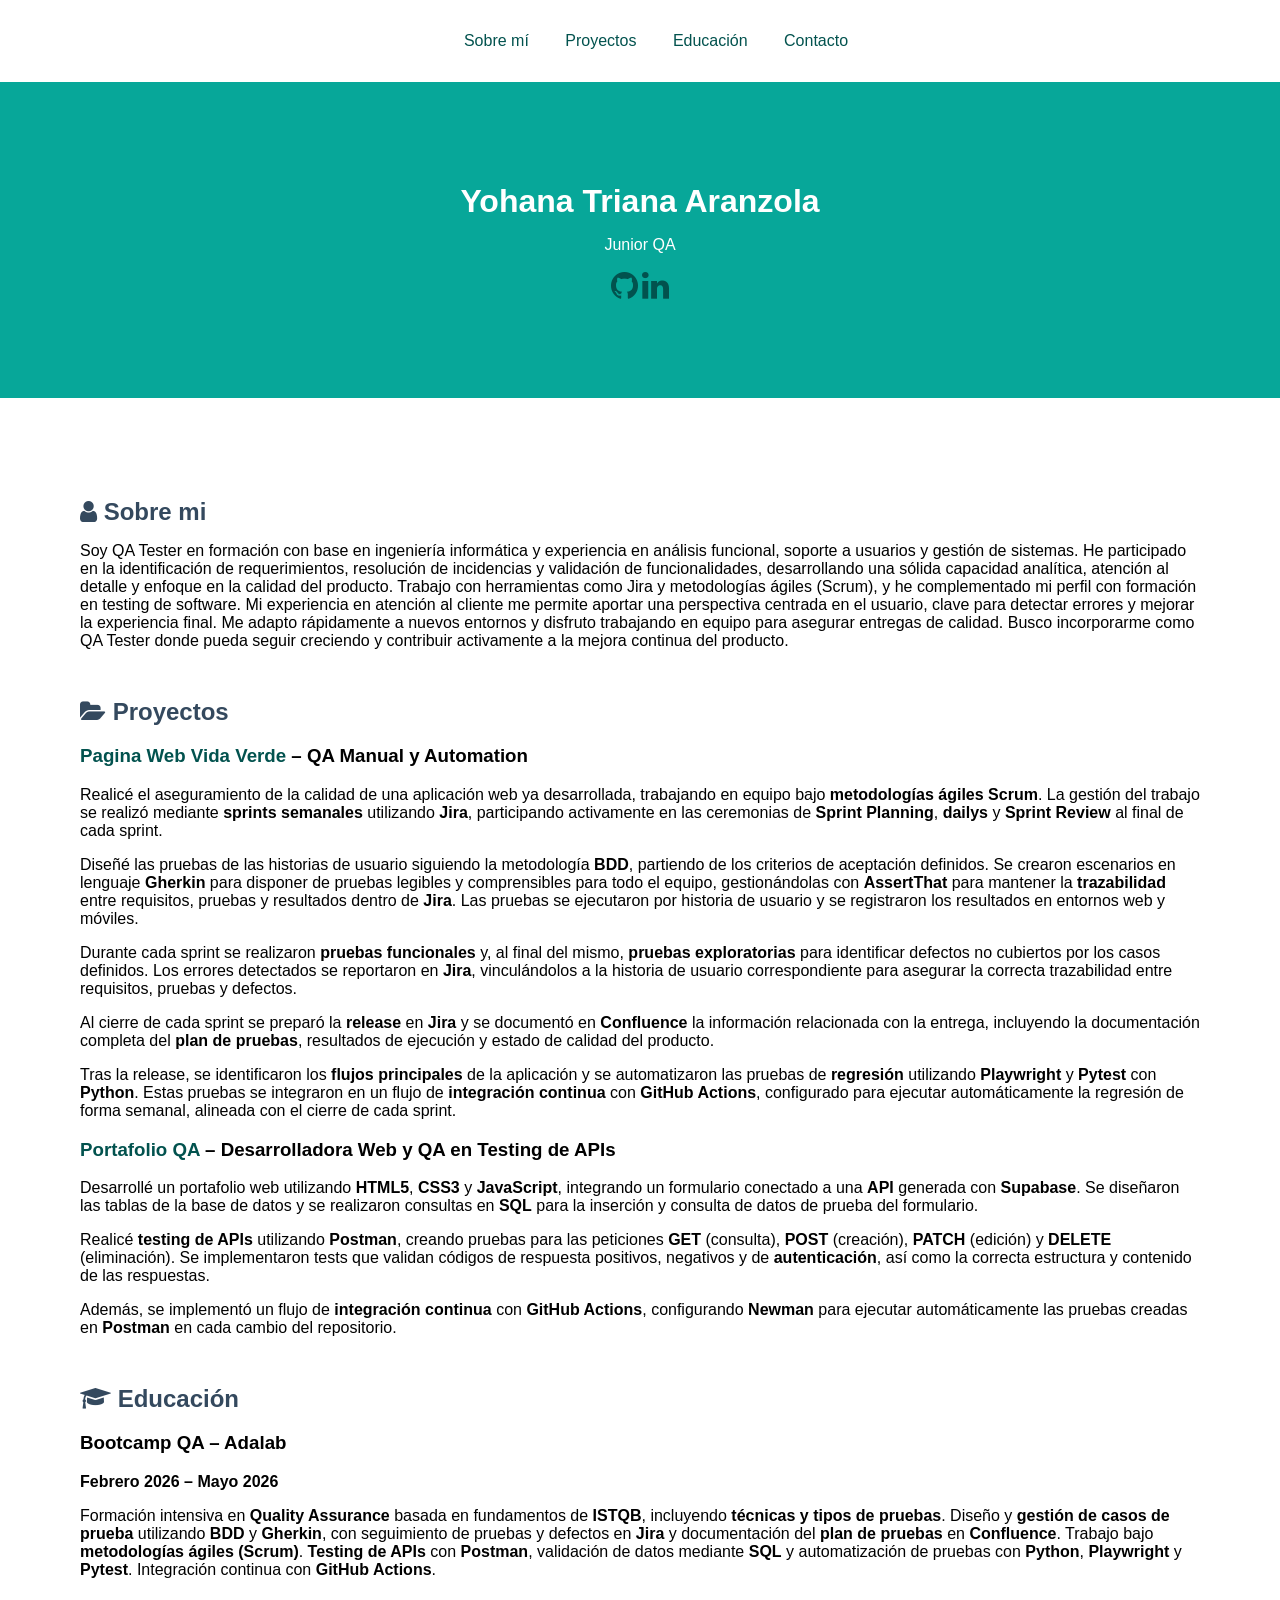
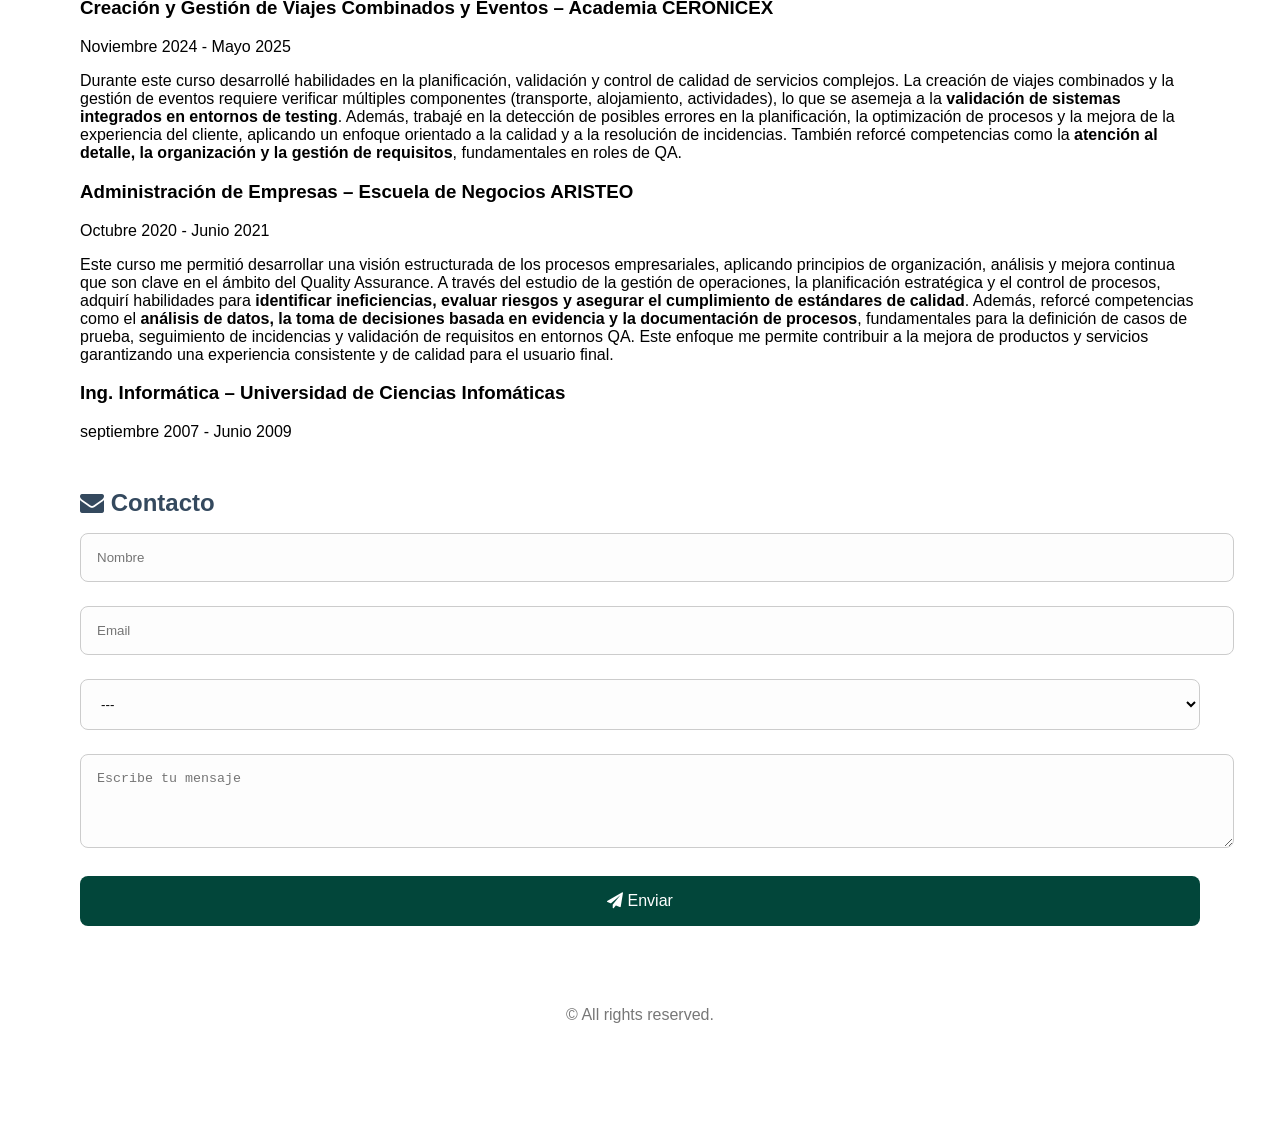
==== index.html @ 211a3ad0 "Revert "Contador caracteres" This reverts commit 0f8bcd670b41c7c91e52ebb81776d393e01d5364." ====
<!DOCTYPE html>
<html lang="es">

<head>
  <meta charset="UTF-8" />
  <meta name="viewport" content="width=device-width, initial-scale=1.0" />
  <meta name="description" content="Portfolio Yohana Triana Aranzola QA" />
  <meta name="author" content="Yohana Triana Aranzola" />
  <title>Yohana Triana Aranzola - Portfolio</title>
  <link href="style.css" rel="stylesheet" />
  <!-- Importar Font Awesome para los iconos -->
  <link rel="stylesheet" href="https://cdnjs.cloudflare.com/ajax/libs/font-awesome/4.7.0/css/font-awesome.min.css" />
</head>

<body>
        <!-- Menú de navegación -->
  <nav>
      <ul>
        <li><a id="menusobremi" href="#sobremi">Sobre mí</a></li>
        <li><a id="menuproyectos" href="#proyectos">Proyectos</a></li>
        <li><a id="menueducacion" href="#educacion">Educación</a></li>
        <li><a id="menucontacto" href="#contacto">Contacto</a></li>
      </ul>
    </nav>
  <header>
    <h1 id="minombre">Yohana Triana Aranzola</h1>
    <p id="titulo">Junior QA</p>
    <p>
      <a id="linkgithub" href="https://github.com/Yohana2026" title="GitHub"
        class="fa fa-github fa-2x" aria-label="GitHub"></a>
      <a id="linklinkedin" href="https://www.linkedin.com/in/yohanatriana/" title="LinkedIn"
        class="fa fa-linkedin fa-2x" aria-label="LinkedIn"></a>
    </p>
  </header>
  <main>
    <section id="sobremi">
      <h2 id="titulosobremi">
        <i class="fa fa-user"></i> Sobre mi
      </h2>
<p>
  Soy QA Tester en formación con base en ingeniería informática y experiencia en análisis funcional, soporte a usuarios y
  gestión de sistemas.
  
  He participado en la identificación de requerimientos, resolución de incidencias y validación de funcionalidades,
  desarrollando una sólida capacidad analítica, atención al detalle y enfoque en la calidad del producto. Trabajo con
  herramientas como Jira y metodologías ágiles (Scrum), y he complementado mi perfil con formación en testing de software.
  
  Mi experiencia en atención al cliente me permite aportar una perspectiva centrada en el usuario, clave para detectar
  errores y mejorar la experiencia final. Me adapto rápidamente a nuevos entornos y disfruto trabajando en equipo para
  asegurar entregas de calidad.
  
  Busco incorporarme como QA Tester donde pueda seguir creciendo y contribuir activamente a la mejora continua del
  producto.
</p>

    </section>

    <section id="proyectos">
      <h2 id="tituloproyectos">
        <i class="fa fa-folder-open"></i> Proyectos
      </h2>

      <h3>
        <a id="linkproyectoapi" href="https://web-qa.dev.adalab.es" target="_blank">Pagina Web Vida Verde</a>
        – QA Manual y Automation
      </h3>
      <p>
  Realicé el aseguramiento de la calidad de una aplicación web ya desarrollada,
  trabajando en equipo bajo <strong>metodologías ágiles Scrum</strong>. La gestión del
  trabajo se realizó mediante <strong>sprints semanales</strong> utilizando
  <strong>Jira</strong>, participando activamente en las ceremonias de
  <strong>Sprint Planning</strong>, <strong>dailys</strong> y <strong>Sprint Review</strong>
  al final de cada sprint.
</p>

<p>
  Diseñé las pruebas de las historias de usuario siguiendo la metodología
  <strong>BDD</strong>, partiendo de los criterios de aceptación definidos. Se crearon
  escenarios en lenguaje <strong>Gherkin</strong> para disponer de pruebas legibles y
  comprensibles para todo el equipo, gestionándolas con <strong>AssertThat</strong> para
  mantener la <strong>trazabilidad</strong> entre requisitos, pruebas y resultados dentro
  de <strong>Jira</strong>. Las pruebas se ejecutaron por historia de usuario y se
  registraron los resultados en entornos web y móviles.
</p>

<p>
  Durante cada sprint se realizaron <strong>pruebas funcionales</strong> y, al final del
  mismo, <strong>pruebas exploratorias</strong> para identificar defectos no cubiertos por
  los casos definidos. Los errores detectados se reportaron en <strong>Jira</strong>,
  vinculándolos a la historia de usuario correspondiente para asegurar la correcta
  trazabilidad entre requisitos, pruebas y defectos.
</p>

<p>
  Al cierre de cada sprint se preparó la <strong>release</strong> en <strong>Jira</strong>
  y se documentó en <strong>Confluence</strong> la información relacionada con la entrega,
  incluyendo la documentación completa del <strong>plan de pruebas</strong>, resultados
  de ejecución y estado de calidad del producto.
</p>

<p>
  Tras la release, se identificaron los <strong>flujos principales</strong> de la
  aplicación y se automatizaron las pruebas de <strong>regresión</strong> utilizando
  <strong>Playwright</strong> y <strong>Pytest</strong> con <strong>Python</strong>. Estas
  pruebas se integraron en un flujo de <strong>integración continua</strong> con
  <strong>GitHub Actions</strong>, configurado para ejecutar automáticamente la regresión
  de forma semanal, alineada con el cierre de cada sprint.
</p>
      <h3>
        <a id="linkproyectoportafolio" href="https://github.com/Yohana2026/portfolio-qa">Portafolio QA</a>
        – Desarrolladora Web y QA en Testing de APIs
      </h3>
     <p>
  Desarrollé un portafolio web utilizando <strong>HTML5</strong>, <strong>CSS3</strong> y
  <strong>JavaScript</strong>, integrando un formulario conectado a una
  <strong>API</strong> generada con <strong>Supabase</strong>. Se diseñaron las tablas
  de la base de datos y se realizaron consultas en <strong>SQL</strong> para la
  inserción y consulta de datos de prueba del formulario.
</p>

<p>
  Realicé <strong>testing de APIs</strong> utilizando <strong>Postman</strong>, creando
  pruebas para las peticiones <strong>GET</strong> (consulta),
  <strong>POST</strong> (creación), <strong>PATCH</strong> (edición) y
  <strong>DELETE</strong> (eliminación). Se implementaron tests que validan códigos de
  respuesta positivos, negativos y de <strong>autenticación</strong>, así como la
  correcta estructura y contenido de las respuestas.
</p>

<p>
  Además, se implementó un flujo de <strong>integración continua</strong> con
  <strong>GitHub Actions</strong>, configurando <strong>Newman</strong> para ejecutar
  automáticamente las pruebas creadas en <strong>Postman</strong> en cada cambio del
  repositorio.
</p>
      
    </section>

    <section id="educacion">
      <h2 id="tituloeducacion">
        <i class="fa fa-graduation-cap"></i> Educación
      </h2>

      <h3>Bootcamp QA – Adalab</h3>
<p><strong>Febrero 2026 – Mayo 2026</strong></p>
<p>
  Formación intensiva en <strong>Quality Assurance</strong> basada en fundamentos de
  <strong>ISTQB</strong>, incluyendo <strong>técnicas y tipos de pruebas</strong>.
  Diseño y <strong>gestión de casos de prueba</strong> utilizando
  <strong>BDD</strong> y <strong>Gherkin</strong>, con seguimiento de pruebas y defectos
  en <strong>Jira</strong> y documentación del <strong>plan de pruebas</strong> en
  <strong>Confluence</strong>. Trabajo bajo <strong>metodologías ágiles (Scrum)</strong>.
  <strong>Testing de APIs</strong> con <strong>Postman</strong>, validación de datos
  mediante <strong>SQL</strong> y automatización de pruebas con <strong>Python</strong>,
  <strong>Playwright</strong> y <strong>Pytest</strong>. Integración continua con
  <strong>GitHub Actions</strong>.
</p>

<h3>Creación y Gestión de Viajes Combinados y Eventos – Academia CERONICEX</h3>
<p>Noviembre 2024 - Mayo 2025</p>
<p>
  Durante este curso desarrollé habilidades en la planificación, validación y control de calidad de servicios complejos.
  La creación de viajes combinados y la gestión de eventos requiere verificar
  múltiples componentes (transporte, alojamiento, actividades), lo que se asemeja a la <strong>validación de sistemas
    integrados
    en entornos de testing</strong>.

  Además, trabajé en la detección de posibles errores en la planificación, la optimización de procesos y la mejora de la
  experiencia del cliente, aplicando un enfoque orientado a la calidad y a la resolución de incidencias. También reforcé
  competencias como la <strong>atención al detalle, la organización y la gestión de requisitos</strong>, fundamentales
  en roles de QA.
</p>

<h3>Administración de Empresas – Escuela de Negocios ARISTEO</h3>
<p>Octubre 2020 - Junio 2021</p>
<p>
  Este curso me permitió desarrollar una visión estructurada de los procesos empresariales, aplicando principios de
  organización, análisis y mejora continua que son clave en el ámbito del Quality Assurance. A través del estudio de la
  gestión de operaciones, la planificación estratégica y el control de procesos, adquirí habilidades para
  <strong>identificar
    ineficiencias, evaluar riesgos y asegurar el cumplimiento de estándares de calidad</strong>.

  Además, reforcé competencias como el <strong>análisis de datos, la toma de decisiones basada en evidencia y la
    documentación de
    procesos</strong>, fundamentales para la definición de casos de prueba, seguimiento de incidencias y validación de
  requisitos en
  entornos QA. Este enfoque me permite contribuir a la mejora de productos y servicios garantizando una experiencia
  consistente y de calidad para el usuario final.
</p>

<h3>Ing. Informática – Universidad de Ciencias Infomáticas</h3>
<p>septiembre 2007 - Junio 2009</p>
    </section>

<section id="contacto">
  <h2 id="titulocontacto">
    <i class="fa fa-envelope"></i> Contacto
  </h2>
  <form id="contactForm" onsubmit="return enviarFormulario(event)">
    <input id="nombre" type="text" placeholder="Nombre" />
    <input id="email" type="email" placeholder="Email" required />
    <select id="asunto" required >
      <option value="">---</option>
      <option value="info">Información</option>
      <option value="job">Oferta Trabajo</option>
      <option value="other">Otro</option>
    </select>
    <textarea id="mensaje" rows="4" placeholder="Escribe tu mensaje" required maxlength="500"></textarea>
    <button id="enviar" type="submit">
      <i class="fa fa-paper-plane"></i> Enviar
    </button>
  </form>
  <p id="formMessage"></p>
</section>


  <footer>
    <p>&copy; All rights reserved.</p>
  </footer>
</body>
<script src="script.js" defer></script>
</html>
---- style.css ----
body {
  font-family: Verdana, Arial, sans-serif;
  font-size: 1rem;
  color: black;
  margin: 0;
}

header {
  background-color: rgb(7, 167, 153);
  color: white;
  padding: 5rem;
  text-align: center;
}

main {
  padding: 5rem;
  text-align: left;
}

nav {
  text-align: center;
  width:100%;
  padding: 1rem;
}

nav ul {
  padding: 0;
  margin: 0;
    background-color: white;
  
}

nav ul li {
  display: inline-block;
  margin: 0rem;
  font-size: 1rem;
  padding: 1rem;
  border-radius: 0.5rem ;

}
/* Menú vertical en móvil */
@media (max-width: 768px) {
  nav ul li {
    display: block;
    margin: 0.8rem 0;
  }
}

h1 {
  font-size: 2rem;
  margin-bottom: 1rem;
}

p {
  font-size: 1rem;
  margin-bottom: 1rem;
}

a {
  color: #02524e;
  text-decoration: none;
}

a:hover {
  text-decoration: underline;
}

section {
  margin-bottom: 3rem;
}

h2 {
  font-size: 1.5rem;
  margin-bottom: 1rem;
  color: #34495e;
}

/* FORMULARIO */
form {
  width: 100%;
  font-size: 1rem;
}

input,
textarea,
select {
  width: 100%;
  padding: 1rem;
  margin-bottom: 1.5rem;
  border: 1px solid #ccc;
  border-radius: 0.5rem;
  background-color: #fdfdfd;
}

button {
  width: 100%;
  padding: 1rem;
  background-color: #02463a;
  color: white;
  border: none;
  border-radius: 0.5rem;
  font-size: 1rem;
}

footer {
  margin-top: 2rem;
  padding: 1rem;
  font-size: 0.9rem;
  color: #777;
  text-align: center;
}

table {
  width: 100%;
  border-collapse: collapse;
  table-layout: fixed; /* CLAVE */
  font-family: Arial, sans-serif;
}

th, td {
  border: 1px solid #ddd;
  padding: 6px;
  font-size: 14px;
  word-wrap: break-word;
  overflow-wrap: break-word;
}

thead {
  background-color: #f4f4f4;
}

/* Móvil */
@media (max-width: 768px) {
  th, td {
    font-size: 12px;
    padding: 4px;
  }
}
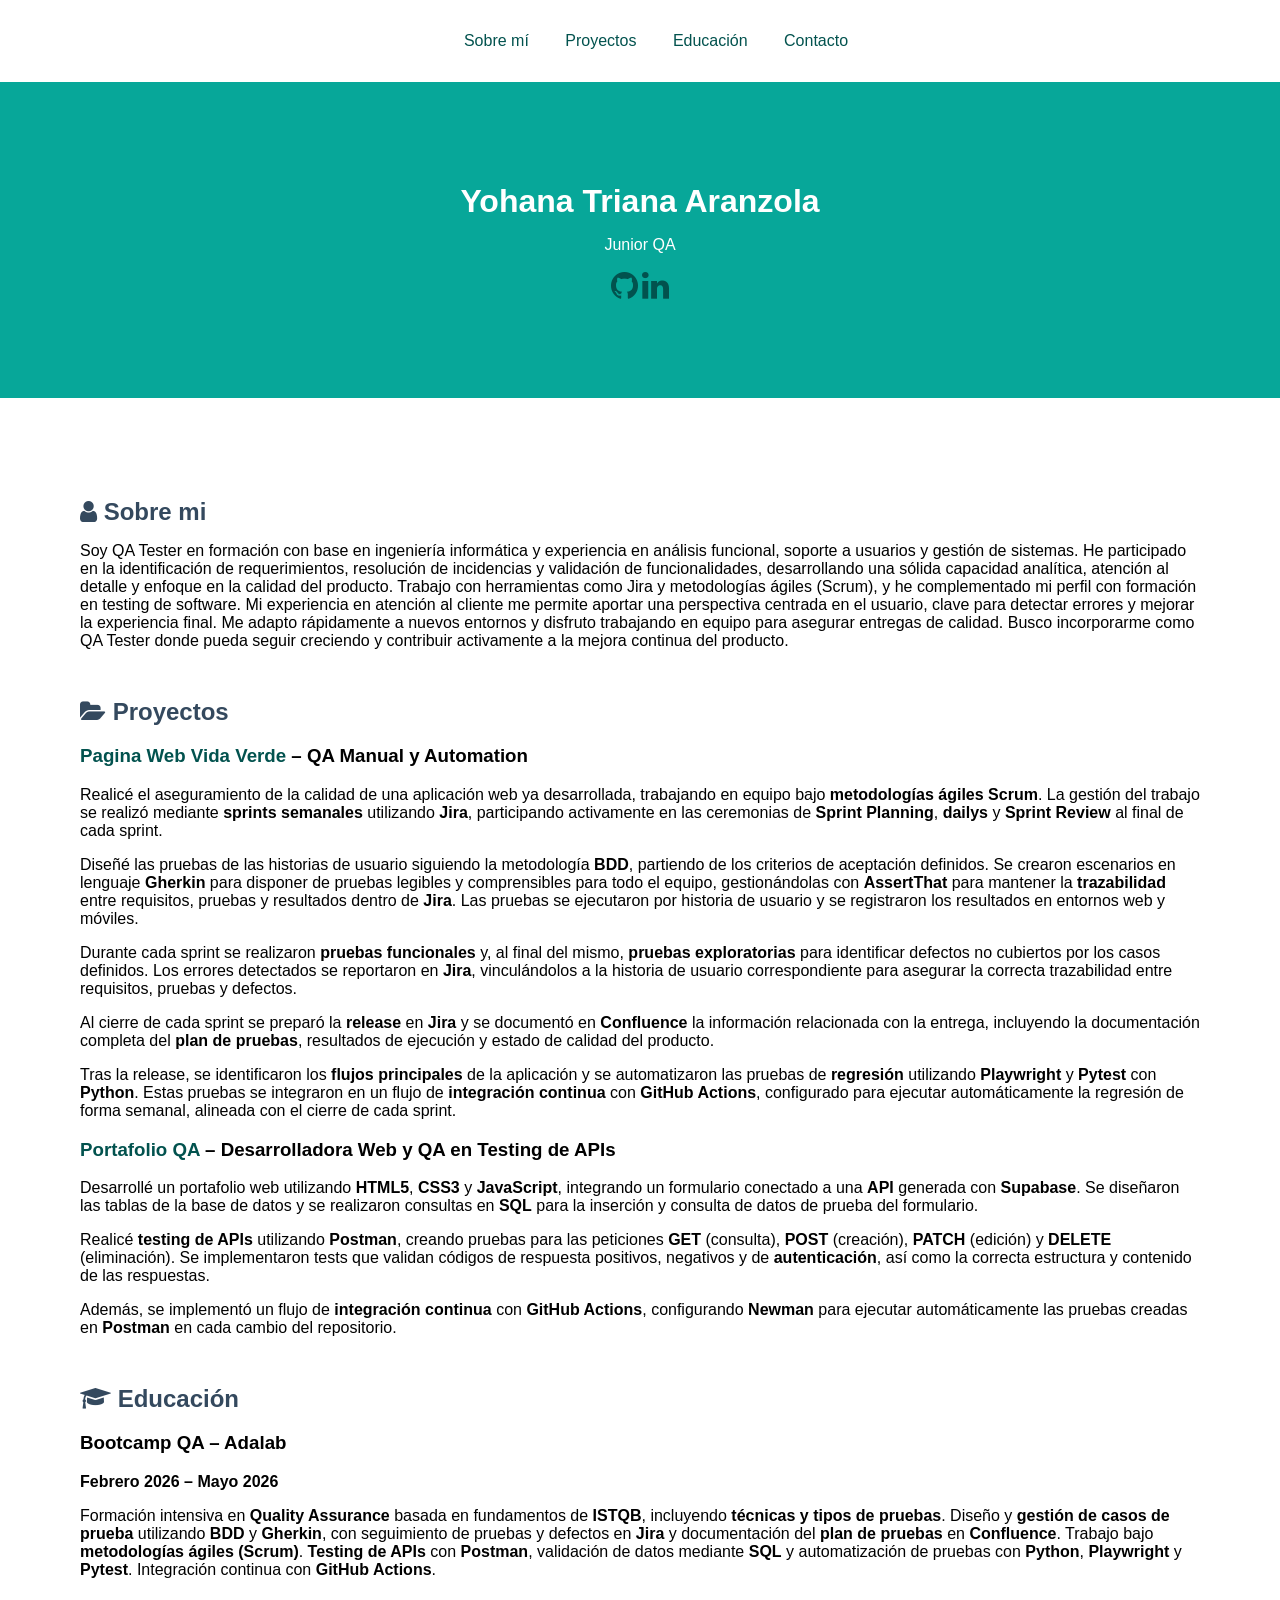
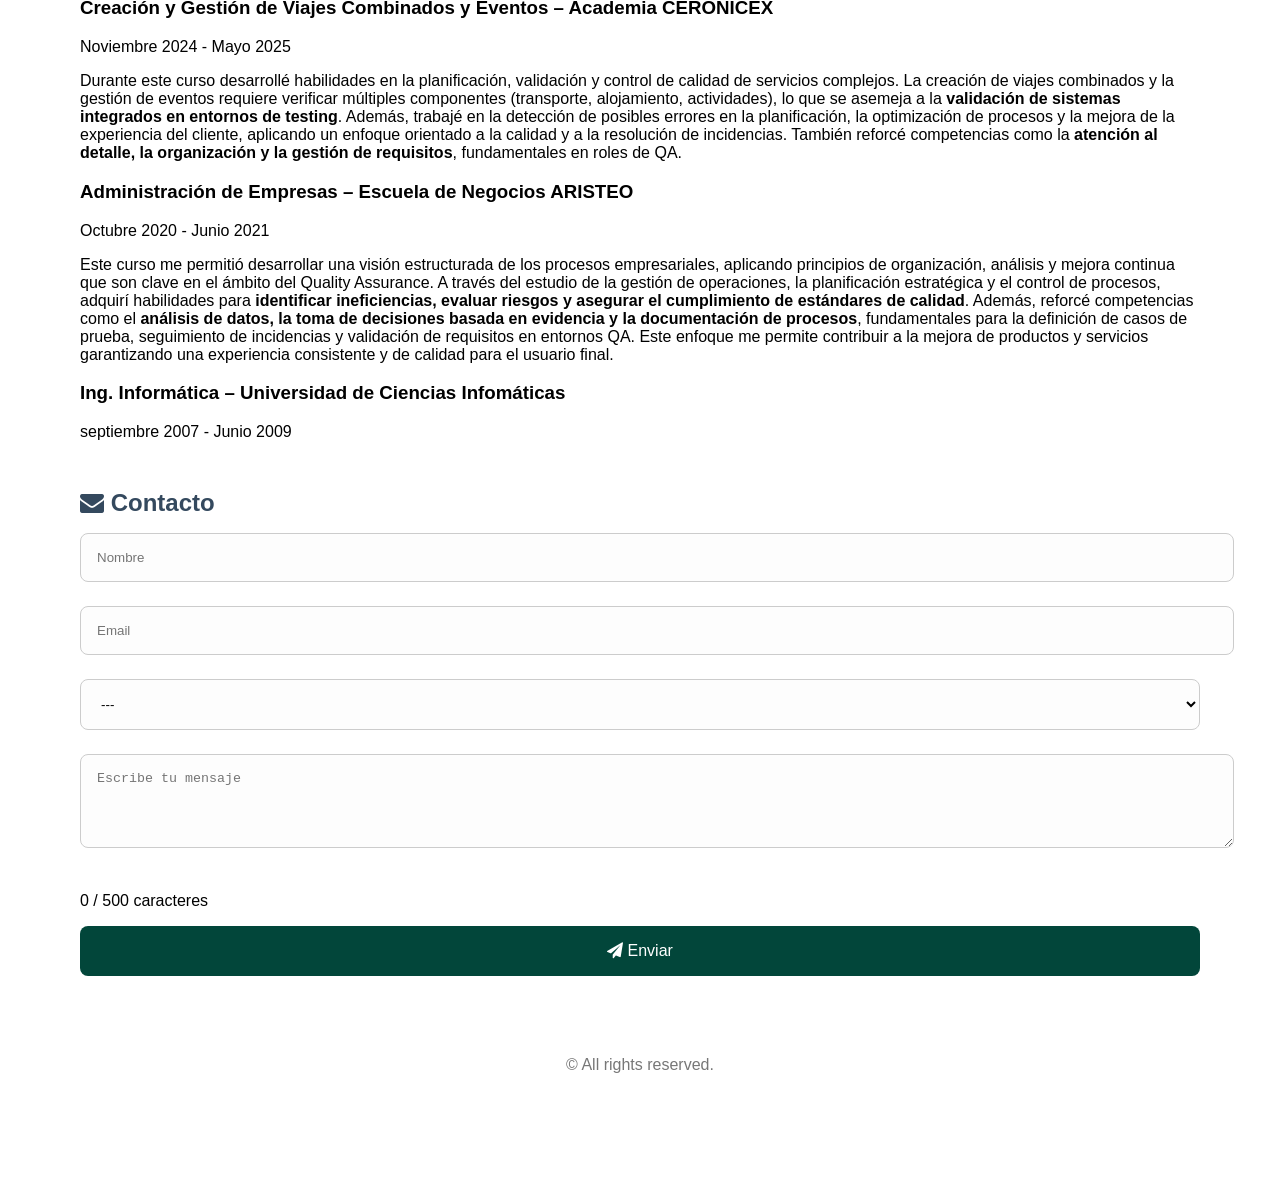
==== commit 5c36c339: "contador caracteres" ====
--- a/index.html
+++ b/index.html
@@ -206,6 +206,7 @@
       <option value="other">Otro</option>
     </select>
     <textarea id="mensaje" rows="4" placeholder="Escribe tu mensaje" required maxlength="500"></textarea>
+    <p id="contador">0 / 500 caracteres</p>
     <button id="enviar" type="submit">
       <i class="fa fa-paper-plane"></i> Enviar
     </button>
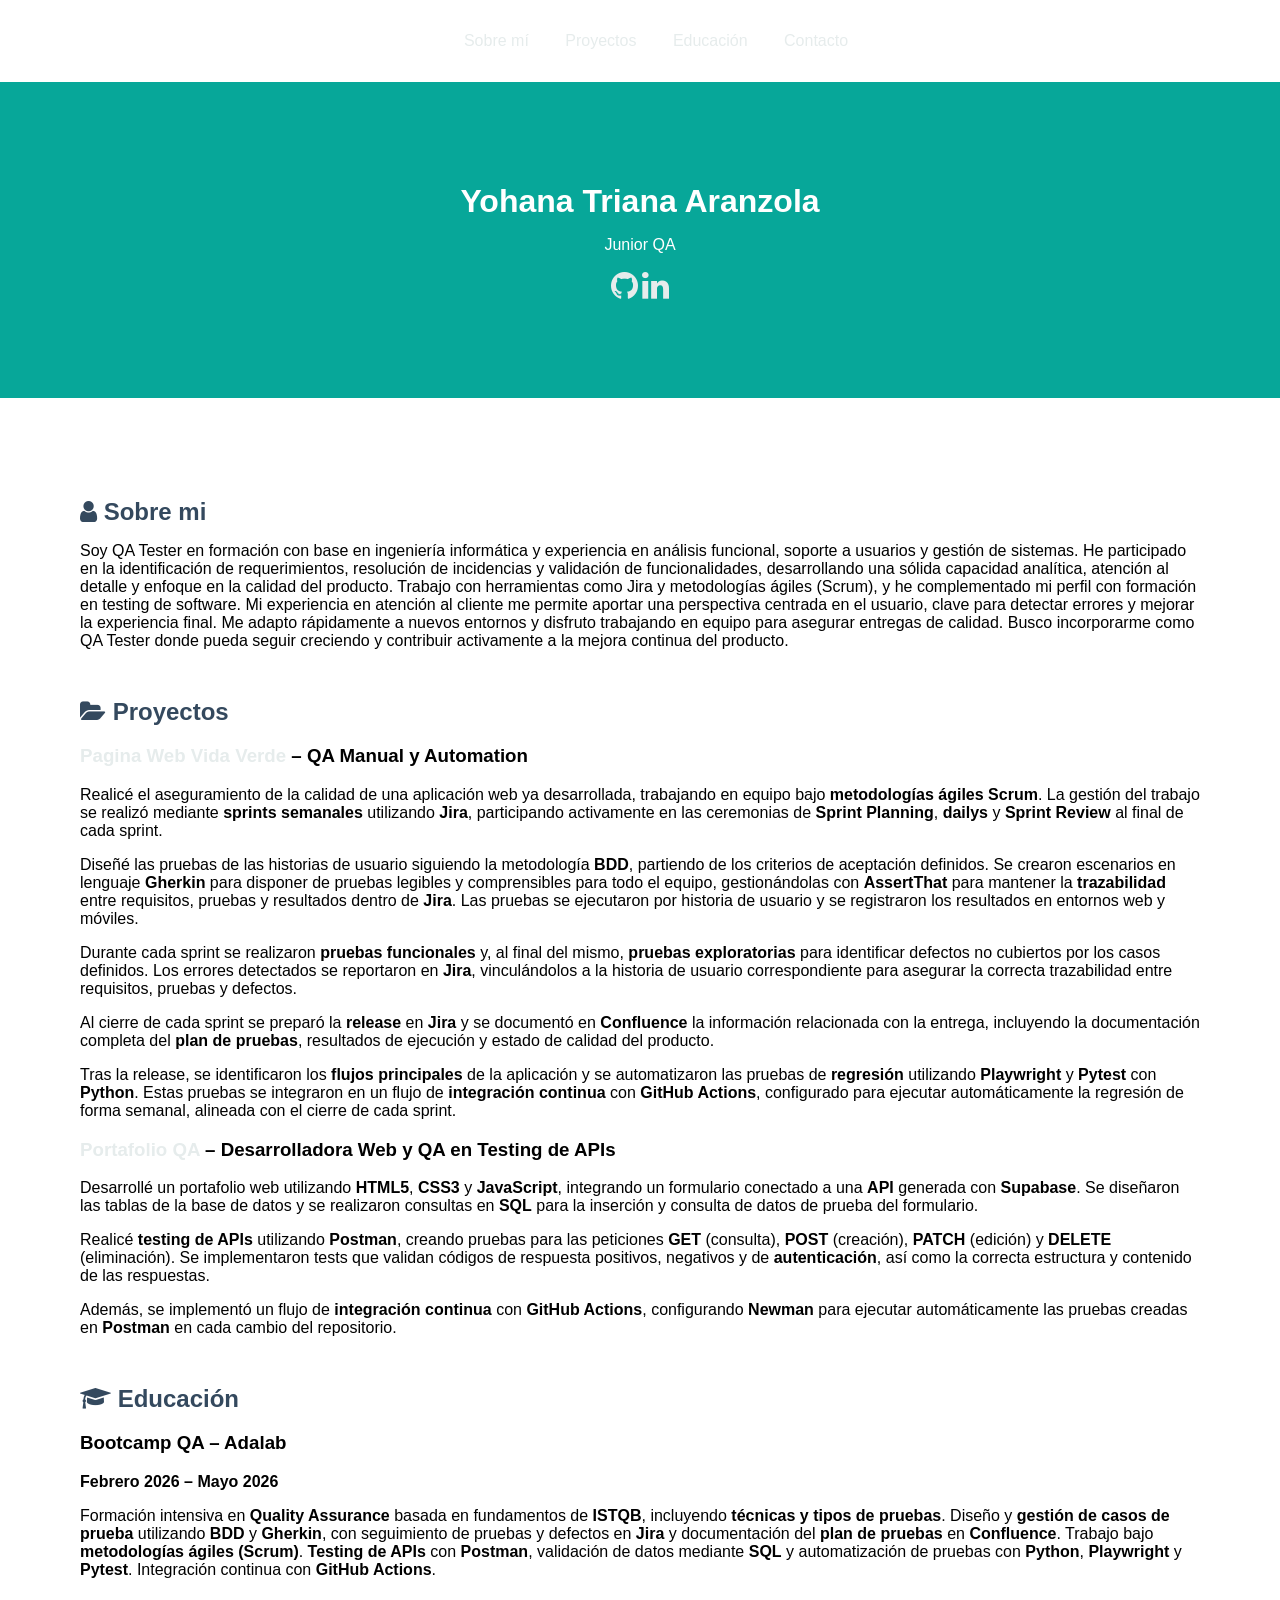
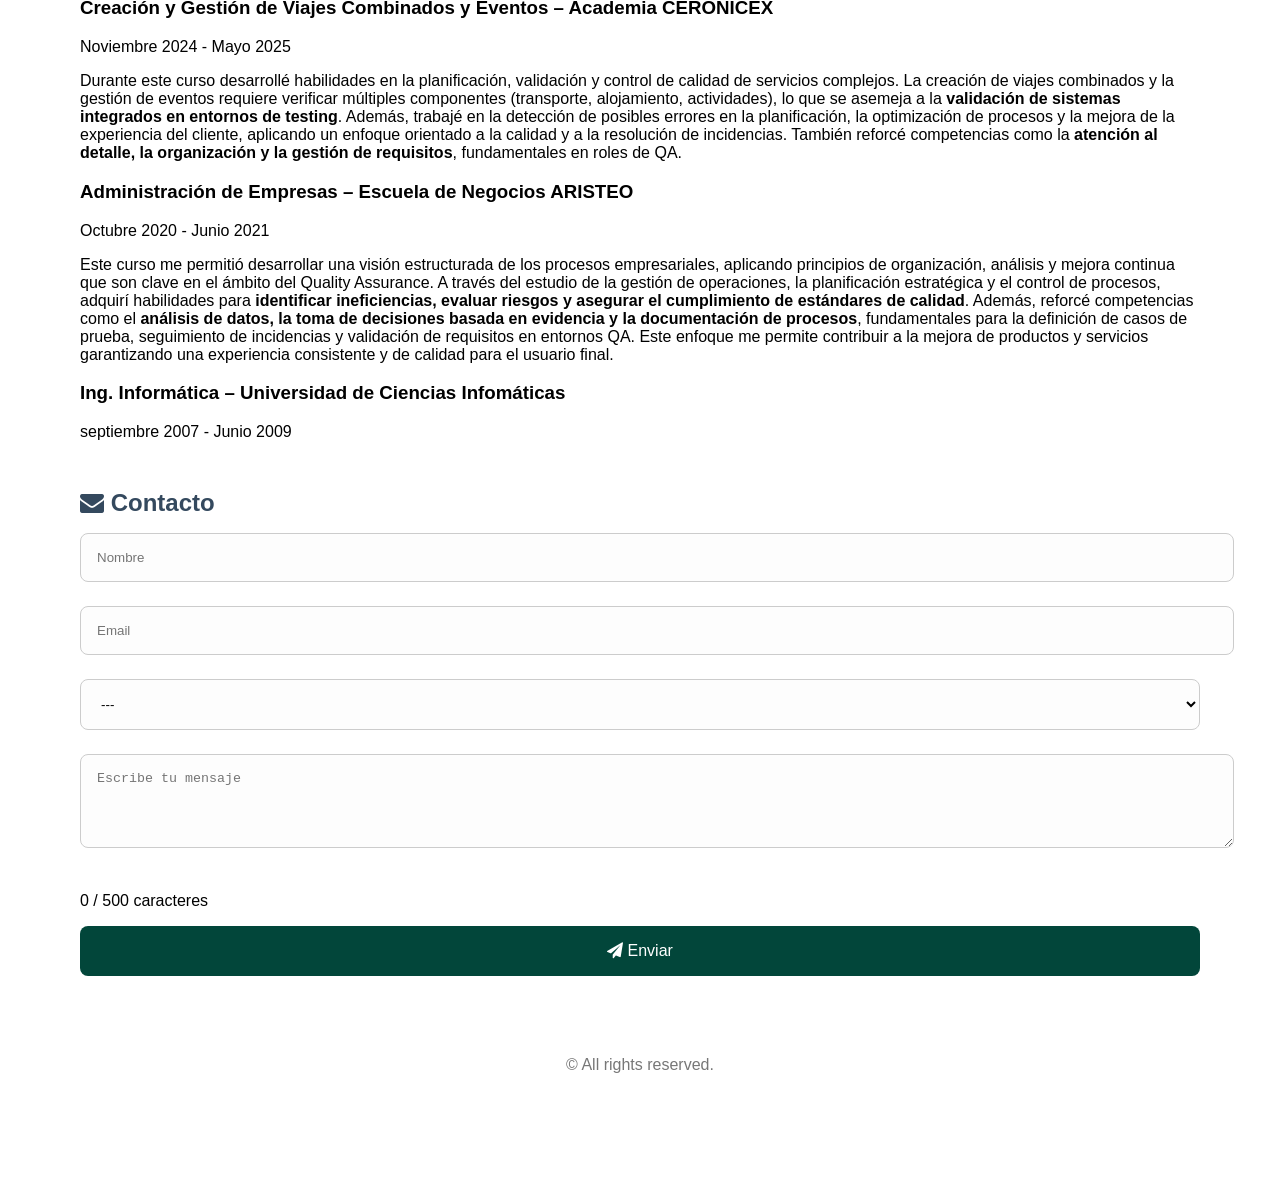
==== commit 9a8a57bc: "cambio en body" ====
--- a/index.html
+++ b/index.html
@@ -12,7 +12,7 @@
   <link rel="stylesheet" href="https://cdnjs.cloudflare.com/ajax/libs/font-awesome/4.7.0/css/font-awesome.min.css" />
 </head>
 
-<body>
+<body class="is-preload">
         <!-- Menú de navegación -->
   <nav>
       <ul>
--- a/style.css
+++ b/style.css
@@ -57,7 +57,7 @@
 }
 
 a {
-  color: #02524e;
+  color: #e6ecec;
   text-decoration: none;
 }
 
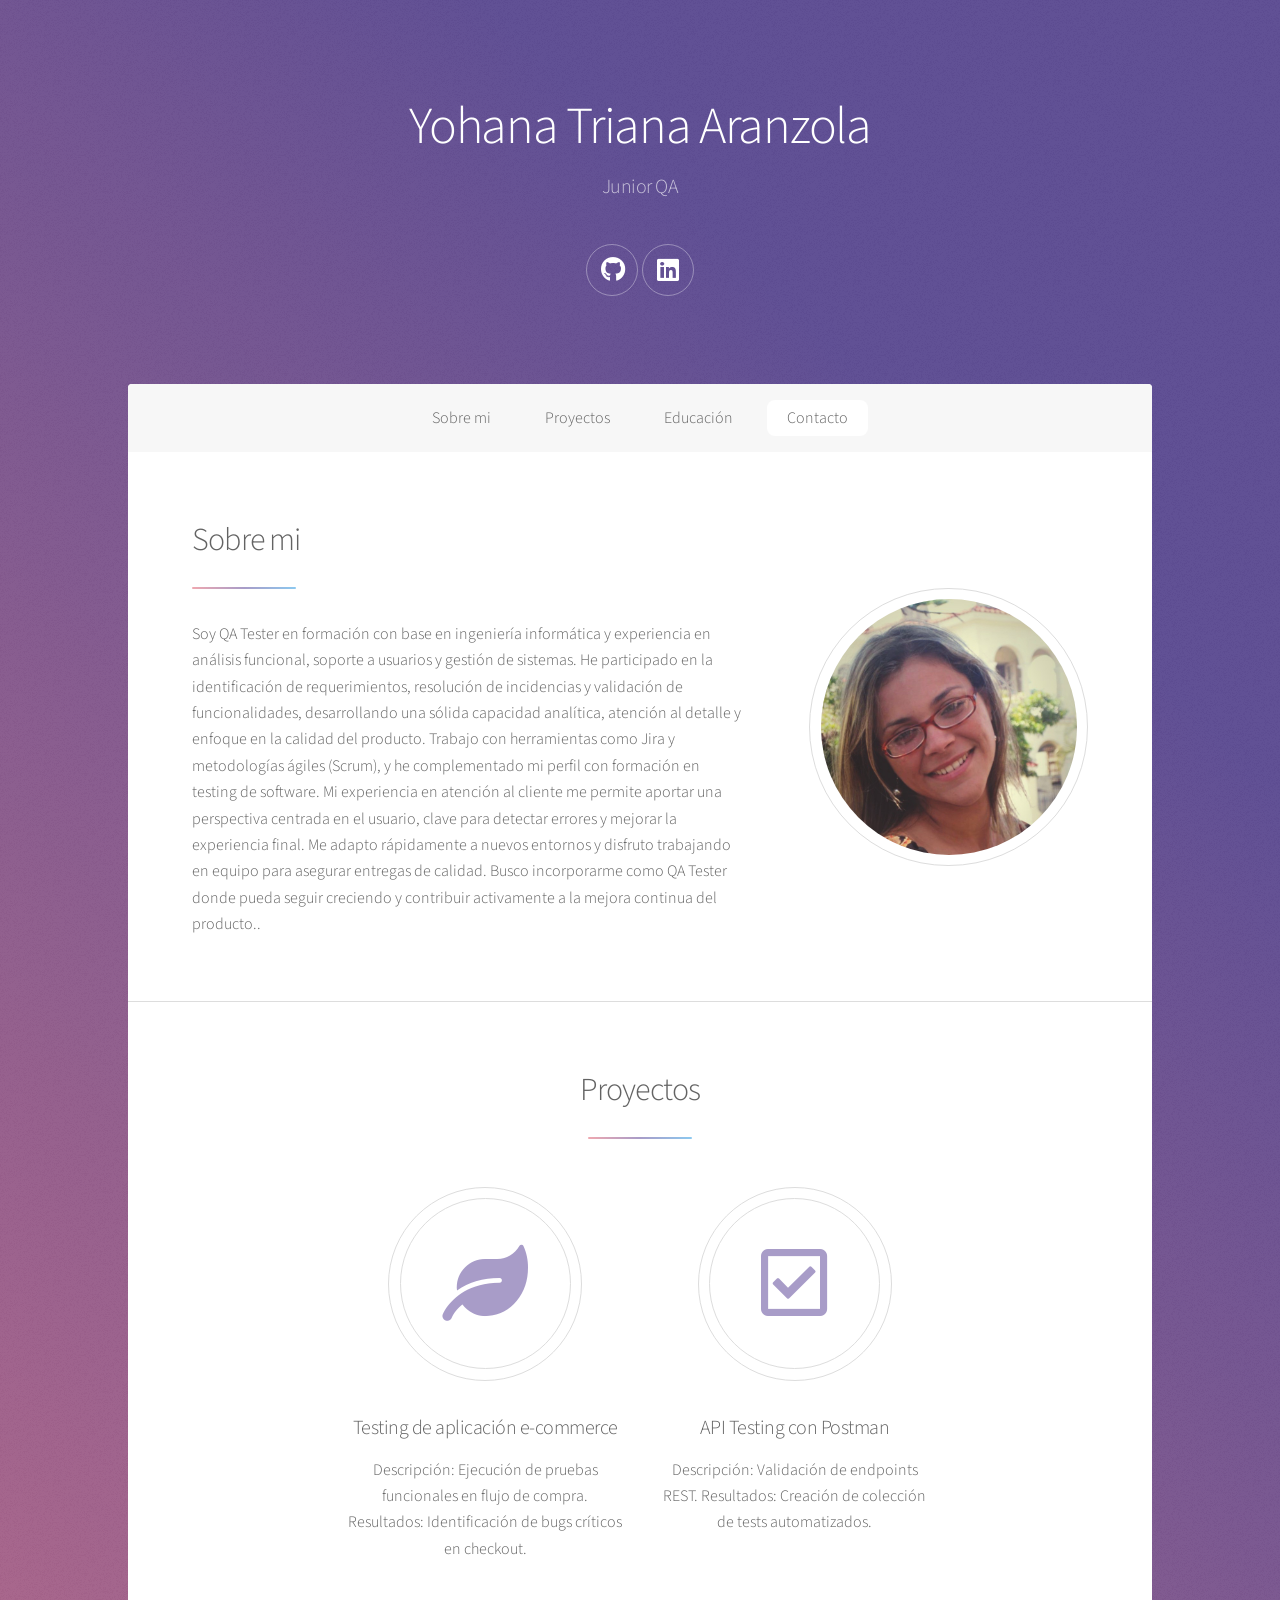
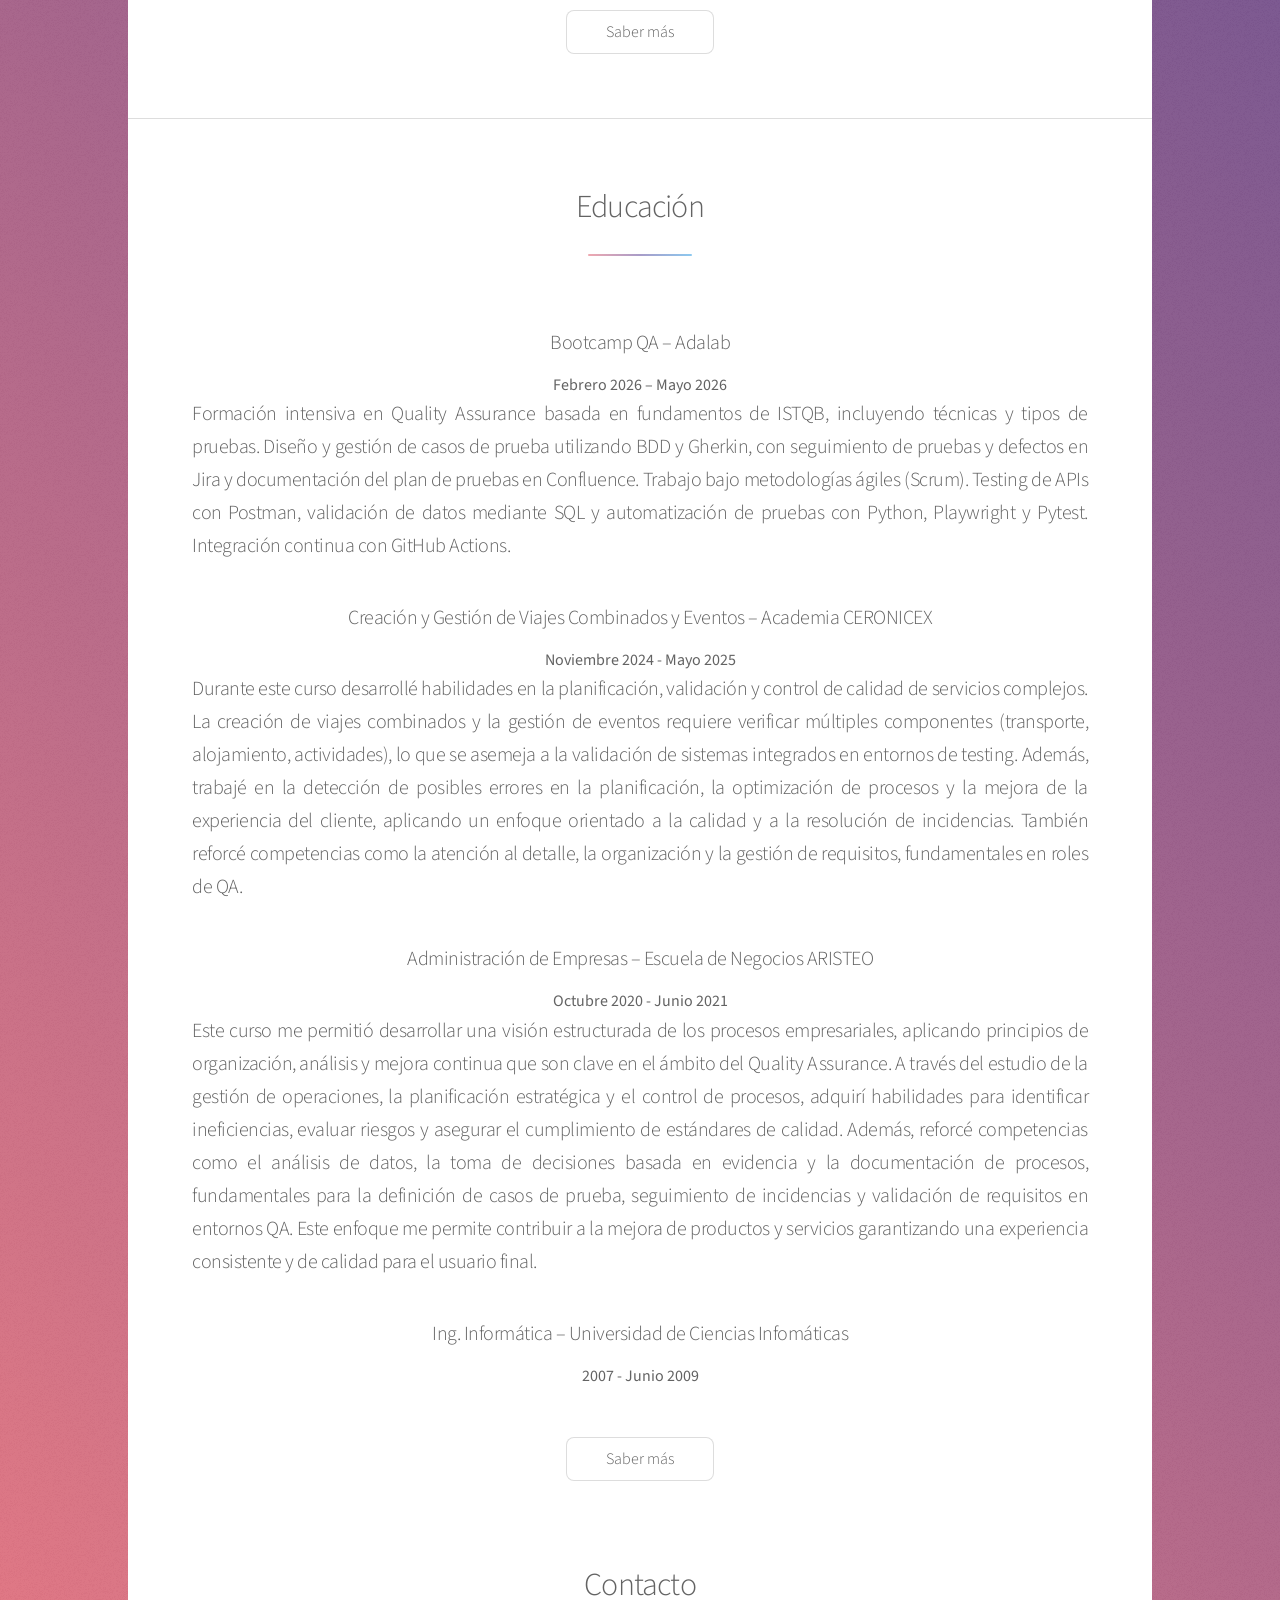
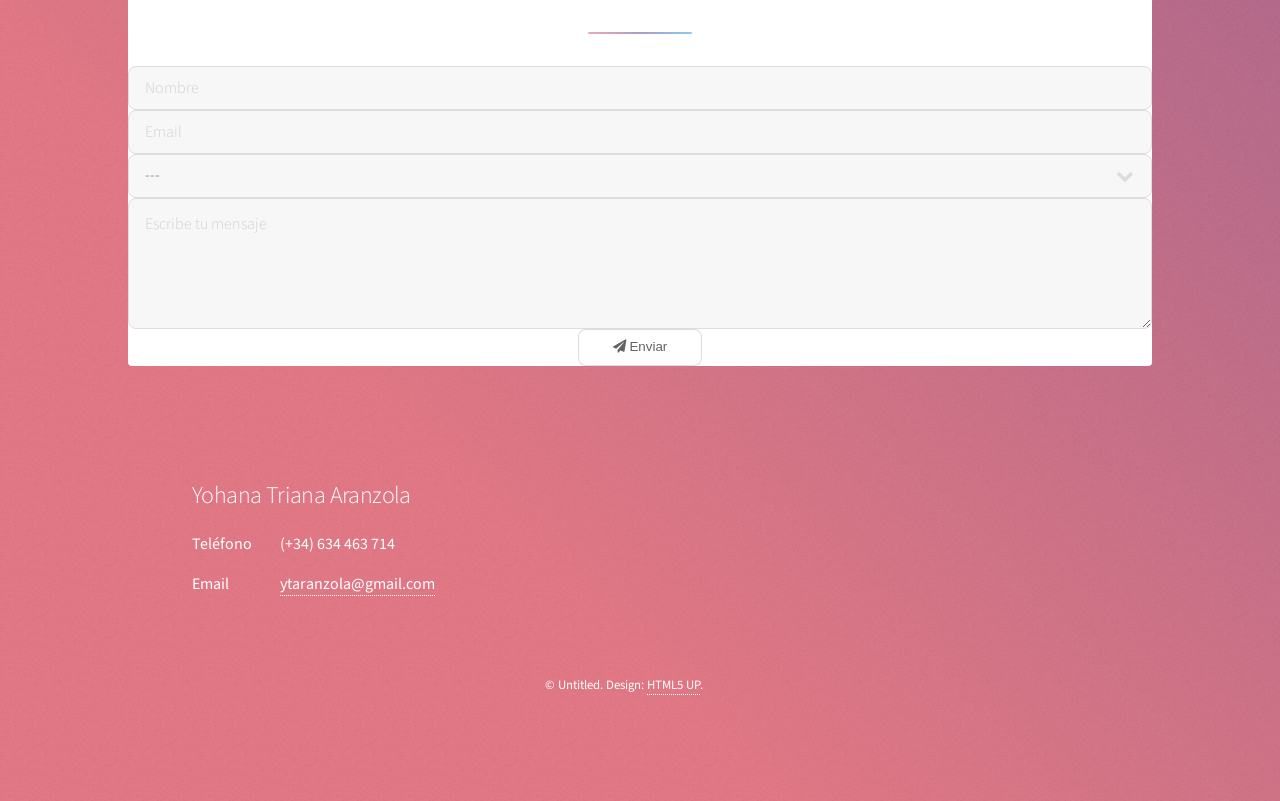
==== commit 1666e37d: "Cambio de pagina web" ====
--- a/index.html
+++ b/index.html
@@ -1,223 +1,252 @@
-<!DOCTYPE html>
-<html lang="es">
-
-<head>
-  <meta charset="UTF-8" />
-  <meta name="viewport" content="width=device-width, initial-scale=1.0" />
-  <meta name="description" content="Portfolio Yohana Triana Aranzola QA" />
-  <meta name="author" content="Yohana Triana Aranzola" />
-  <title>Yohana Triana Aranzola - Portfolio</title>
-  <link href="style.css" rel="stylesheet" />
-  <!-- Importar Font Awesome para los iconos -->
-  <link rel="stylesheet" href="https://cdnjs.cloudflare.com/ajax/libs/font-awesome/4.7.0/css/font-awesome.min.css" />
-</head>
-
-<body class="is-preload">
-        <!-- Menú de navegación -->
-  <nav>
-      <ul>
-        <li><a id="menusobremi" href="#sobremi">Sobre mí</a></li>
-        <li><a id="menuproyectos" href="#proyectos">Proyectos</a></li>
-        <li><a id="menueducacion" href="#educacion">Educación</a></li>
-        <li><a id="menucontacto" href="#contacto">Contacto</a></li>
-      </ul>
-    </nav>
-  <header>
-    <h1 id="minombre">Yohana Triana Aranzola</h1>
-    <p id="titulo">Junior QA</p>
-    <p>
-      <a id="linkgithub" href="https://github.com/Yohana2026" title="GitHub"
-        class="fa fa-github fa-2x" aria-label="GitHub"></a>
-      <a id="linklinkedin" href="https://www.linkedin.com/in/yohanatriana/" title="LinkedIn"
-        class="fa fa-linkedin fa-2x" aria-label="LinkedIn"></a>
-    </p>
-  </header>
-  <main>
-    <section id="sobremi">
-      <h2 id="titulosobremi">
-        <i class="fa fa-user"></i> Sobre mi
-      </h2>
-<p>
-  Soy QA Tester en formación con base en ingeniería informática y experiencia en análisis funcional, soporte a usuarios y
-  gestión de sistemas.
-  
-  He participado en la identificación de requerimientos, resolución de incidencias y validación de funcionalidades,
-  desarrollando una sólida capacidad analítica, atención al detalle y enfoque en la calidad del producto. Trabajo con
-  herramientas como Jira y metodologías ágiles (Scrum), y he complementado mi perfil con formación en testing de software.
-  
-  Mi experiencia en atención al cliente me permite aportar una perspectiva centrada en el usuario, clave para detectar
-  errores y mejorar la experiencia final. Me adapto rápidamente a nuevos entornos y disfruto trabajando en equipo para
-  asegurar entregas de calidad.
-  
-  Busco incorporarme como QA Tester donde pueda seguir creciendo y contribuir activamente a la mejora continua del
-  producto.
-</p>
-
-    </section>
-
-    <section id="proyectos">
-      <h2 id="tituloproyectos">
-        <i class="fa fa-folder-open"></i> Proyectos
-      </h2>
-
-      <h3>
-        <a id="linkproyectoapi" href="https://web-qa.dev.adalab.es" target="_blank">Pagina Web Vida Verde</a>
-        – QA Manual y Automation
-      </h3>
-      <p>
-  Realicé el aseguramiento de la calidad de una aplicación web ya desarrollada,
-  trabajando en equipo bajo <strong>metodologías ágiles Scrum</strong>. La gestión del
-  trabajo se realizó mediante <strong>sprints semanales</strong> utilizando
-  <strong>Jira</strong>, participando activamente en las ceremonias de
-  <strong>Sprint Planning</strong>, <strong>dailys</strong> y <strong>Sprint Review</strong>
-  al final de cada sprint.
-</p>
-
-<p>
-  Diseñé las pruebas de las historias de usuario siguiendo la metodología
-  <strong>BDD</strong>, partiendo de los criterios de aceptación definidos. Se crearon
-  escenarios en lenguaje <strong>Gherkin</strong> para disponer de pruebas legibles y
-  comprensibles para todo el equipo, gestionándolas con <strong>AssertThat</strong> para
-  mantener la <strong>trazabilidad</strong> entre requisitos, pruebas y resultados dentro
-  de <strong>Jira</strong>. Las pruebas se ejecutaron por historia de usuario y se
-  registraron los resultados en entornos web y móviles.
-</p>
-
-<p>
-  Durante cada sprint se realizaron <strong>pruebas funcionales</strong> y, al final del
-  mismo, <strong>pruebas exploratorias</strong> para identificar defectos no cubiertos por
-  los casos definidos. Los errores detectados se reportaron en <strong>Jira</strong>,
-  vinculándolos a la historia de usuario correspondiente para asegurar la correcta
-  trazabilidad entre requisitos, pruebas y defectos.
-</p>
-
-<p>
-  Al cierre de cada sprint se preparó la <strong>release</strong> en <strong>Jira</strong>
-  y se documentó en <strong>Confluence</strong> la información relacionada con la entrega,
-  incluyendo la documentación completa del <strong>plan de pruebas</strong>, resultados
-  de ejecución y estado de calidad del producto.
-</p>
-
-<p>
-  Tras la release, se identificaron los <strong>flujos principales</strong> de la
-  aplicación y se automatizaron las pruebas de <strong>regresión</strong> utilizando
-  <strong>Playwright</strong> y <strong>Pytest</strong> con <strong>Python</strong>. Estas
-  pruebas se integraron en un flujo de <strong>integración continua</strong> con
-  <strong>GitHub Actions</strong>, configurado para ejecutar automáticamente la regresión
-  de forma semanal, alineada con el cierre de cada sprint.
-</p>
-      <h3>
-        <a id="linkproyectoportafolio" href="https://github.com/Yohana2026/portfolio-qa">Portafolio QA</a>
-        – Desarrolladora Web y QA en Testing de APIs
-      </h3>
-     <p>
-  Desarrollé un portafolio web utilizando <strong>HTML5</strong>, <strong>CSS3</strong> y
-  <strong>JavaScript</strong>, integrando un formulario conectado a una
-  <strong>API</strong> generada con <strong>Supabase</strong>. Se diseñaron las tablas
-  de la base de datos y se realizaron consultas en <strong>SQL</strong> para la
-  inserción y consulta de datos de prueba del formulario.
-</p>
-
-<p>
-  Realicé <strong>testing de APIs</strong> utilizando <strong>Postman</strong>, creando
-  pruebas para las peticiones <strong>GET</strong> (consulta),
-  <strong>POST</strong> (creación), <strong>PATCH</strong> (edición) y
-  <strong>DELETE</strong> (eliminación). Se implementaron tests que validan códigos de
-  respuesta positivos, negativos y de <strong>autenticación</strong>, así como la
-  correcta estructura y contenido de las respuestas.
-</p>
-
-<p>
-  Además, se implementó un flujo de <strong>integración continua</strong> con
-  <strong>GitHub Actions</strong>, configurando <strong>Newman</strong> para ejecutar
-  automáticamente las pruebas creadas en <strong>Postman</strong> en cada cambio del
-  repositorio.
-</p>
-      
-    </section>
-
-    <section id="educacion">
-      <h2 id="tituloeducacion">
-        <i class="fa fa-graduation-cap"></i> Educación
-      </h2>
-
-      <h3>Bootcamp QA – Adalab</h3>
-<p><strong>Febrero 2026 – Mayo 2026</strong></p>
-<p>
-  Formación intensiva en <strong>Quality Assurance</strong> basada en fundamentos de
-  <strong>ISTQB</strong>, incluyendo <strong>técnicas y tipos de pruebas</strong>.
-  Diseño y <strong>gestión de casos de prueba</strong> utilizando
-  <strong>BDD</strong> y <strong>Gherkin</strong>, con seguimiento de pruebas y defectos
-  en <strong>Jira</strong> y documentación del <strong>plan de pruebas</strong> en
-  <strong>Confluence</strong>. Trabajo bajo <strong>metodologías ágiles (Scrum)</strong>.
-  <strong>Testing de APIs</strong> con <strong>Postman</strong>, validación de datos
-  mediante <strong>SQL</strong> y automatización de pruebas con <strong>Python</strong>,
-  <strong>Playwright</strong> y <strong>Pytest</strong>. Integración continua con
-  <strong>GitHub Actions</strong>.
-</p>
-
-<h3>Creación y Gestión de Viajes Combinados y Eventos – Academia CERONICEX</h3>
-<p>Noviembre 2024 - Mayo 2025</p>
-<p>
-  Durante este curso desarrollé habilidades en la planificación, validación y control de calidad de servicios complejos.
-  La creación de viajes combinados y la gestión de eventos requiere verificar
-  múltiples componentes (transporte, alojamiento, actividades), lo que se asemeja a la <strong>validación de sistemas
-    integrados
-    en entornos de testing</strong>.
-
-  Además, trabajé en la detección de posibles errores en la planificación, la optimización de procesos y la mejora de la
-  experiencia del cliente, aplicando un enfoque orientado a la calidad y a la resolución de incidencias. También reforcé
-  competencias como la <strong>atención al detalle, la organización y la gestión de requisitos</strong>, fundamentales
-  en roles de QA.
-</p>
-
-<h3>Administración de Empresas – Escuela de Negocios ARISTEO</h3>
-<p>Octubre 2020 - Junio 2021</p>
-<p>
-  Este curso me permitió desarrollar una visión estructurada de los procesos empresariales, aplicando principios de
-  organización, análisis y mejora continua que son clave en el ámbito del Quality Assurance. A través del estudio de la
-  gestión de operaciones, la planificación estratégica y el control de procesos, adquirí habilidades para
-  <strong>identificar
-    ineficiencias, evaluar riesgos y asegurar el cumplimiento de estándares de calidad</strong>.
-
-  Además, reforcé competencias como el <strong>análisis de datos, la toma de decisiones basada en evidencia y la
-    documentación de
-    procesos</strong>, fundamentales para la definición de casos de prueba, seguimiento de incidencias y validación de
-  requisitos en
-  entornos QA. Este enfoque me permite contribuir a la mejora de productos y servicios garantizando una experiencia
-  consistente y de calidad para el usuario final.
-</p>
-
-<h3>Ing. Informática – Universidad de Ciencias Infomáticas</h3>
-<p>septiembre 2007 - Junio 2009</p>
-    </section>
-
-<section id="contacto">
-  <h2 id="titulocontacto">
-    <i class="fa fa-envelope"></i> Contacto
-  </h2>
-  <form id="contactForm" onsubmit="return enviarFormulario(event)">
-    <input id="nombre" type="text" placeholder="Nombre" />
-    <input id="email" type="email" placeholder="Email" required />
-    <select id="asunto" required >
-      <option value="">---</option>
-      <option value="info">Información</option>
-      <option value="job">Oferta Trabajo</option>
-      <option value="other">Otro</option>
-    </select>
-    <textarea id="mensaje" rows="4" placeholder="Escribe tu mensaje" required maxlength="500"></textarea>
-    <p id="contador">0 / 500 caracteres</p>
-    <button id="enviar" type="submit">
-      <i class="fa fa-paper-plane"></i> Enviar
-    </button>
-  </form>
-  <p id="formMessage"></p>
-</section>
-
-
-  <footer>
-    <p>&copy; All rights reserved.</p>
-  </footer>
-</body>
-<script src="script.js" defer></script>
-</html>
+<!DOCTYPE HTML>
+<!--
+	Stellar by HTML5 UP
+	html5up.net | @ajlkn
+	Free for personal and commercial use under the CCA 3.0 license (html5up.net/license)
+-->
+<html>
+	<head>
+		<title>Stellar by HTML5 UP</title>
+		<meta charset="utf-8" />
+		<meta name="viewport" content="width=device-width, initial-scale=1, user-scalable=no" />
+		<link rel="stylesheet" href="assets/css/main.css" />
+		<noscript><link rel="stylesheet" href="assets/css/noscript.css" /></noscript>
+	</head>
+	<body class="is-preload">
+
+		<!-- Wrapper -->
+			<div id="wrapper">
+
+				<!-- Header -->
+					<header id="header" class="alt">
+						
+						<h1>Yohana Triana Aranzola</h1>
+						<p>Junior QA<br />
+						<p>
+							<a id="linkgithub" href="https://github.com/Yohana2026" title="GitHub" class="icon brands fa-github alt"
+								aria-label="GitHub"></a>
+							<a id="linklinkedin" href="https://www.linkedin.com/in/yohanatriana/" title="LinkedIn" class="icon brands fa-linkedin alt"
+								aria-label="LinkedIn"></a>
+						</p>
+					</header>
+
+				<!-- Nav -->
+					<nav id="nav">
+						<ul>
+							<li><a href="#sobremi" class="active">Sobre mi</a></li>
+							<li><a href="#proyectos">Proyectos</a></li>
+							<li><a href="#educacion">Educación</a></li>
+							<li><a href="#contacto">Contacto</a></li>
+						</ul>
+					</nav>
+
+				<!-- Main -->
+					<div id="main">
+
+						<!-- Sobre mi -->
+							<section id="sobremi" class="main">
+								<div class="spotlight">
+									<div class="content">
+										<header class="major">
+											<h2>Sobre mi</h2>
+										</header>
+										<p>Soy QA Tester en formación con base en ingeniería informática y experiencia en análisis funcional, soporte a usuarios
+											y gestión de sistemas. He participado en la identificación de requerimientos, resolución de incidencias y validación
+											de funcionalidades, desarrollando una sólida capacidad analítica, atención al detalle y enfoque en la calidad del
+											producto. Trabajo con herramientas como Jira y metodologías ágiles (Scrum), y he complementado mi perfil con
+											formación en testing de software. Mi experiencia en atención al cliente me permite aportar una perspectiva centrada
+											en el usuario, clave para detectar errores y mejorar la experiencia final. Me adapto rápidamente a nuevos entornos y
+											disfruto trabajando en equipo para asegurar entregas de calidad. Busco incorporarme como QA Tester donde pueda
+											seguir creciendo y contribuir activamente a la mejora continua del producto..</p>
+										<!--
+											<ul class="actions">
+											<li><a href="generic.html" class="button">Saber más</a></li>
+										</ul>
+										-->
+									</div>
+									<span class="image"><img src="images/pic01.jpg" alt="" /></span>
+								</div>
+							</section>
+
+						<!-- First Section -->
+							<section id="proyectos" class="main special">
+								<header class="major">
+									<h2>Proyectos</h2>
+								</header>
+								<ul class="features">
+									<li>
+										<span class="icon solid major style3 fa-leaf"></span>
+										<h3>Testing de aplicación e-commerce</h3>
+										<p>Descripción: Ejecución de pruebas funcionales en flujo de compra.
+										
+										Resultados: Identificación de bugs críticos en checkout.</p>
+									</li>
+									<li>
+										<span class="icon major style3 far fa-check-square"></span>
+										<h3>API Testing con Postman</h3>
+										<p>Descripción: Validación de endpoints REST.
+										
+											Resultados: Creación de colección de tests automatizados.</p>
+									</li>
+									<!---
+									<li>
+										<span class="icon major style5 fa-gem"></span>
+										<h3>Dolor nullam</h3>
+										<p>Sed lorem amet ipsum dolor et amet nullam consequat a feugiat consequat tempus veroeros sed consequat.</p>
+									</li>
+								-->
+									
+								</ul>
+								<footer class="major">
+									<ul class="actions special">
+										<li><a href="generic.html" class="button">Saber más</a></li>
+									</ul>
+								</footer>
+							</section>
+
+						<!-- Second Section -->
+							<section id="educacion" class="main special">
+								<header class="major">
+									<h2>Educación</h2>
+									<!--
+									<p>Donec imperdiet consequat consequat. Suspendisse feugiat congue<br />
+									posuere. Nulla massa urna, fermentum eget quam aliquet.</p>
+								</header>
+								<ul class="statistics">
+									<li class="style1">
+										<span class="icon solid fa-code-branch"></span>
+										<strong>5,120</strong> Etiam
+									</li>
+									<li class="style2">
+										<span class="icon fa-folder-open"></span>
+										<strong>8,192</strong> Magna
+									</li>
+									<li class="style3">
+										<span class="icon solid fa-signal"></span>
+										<strong>2,048</strong> Tempus
+									</li>
+									<li class="style4">
+										<span class="icon solid fa-laptop"></span>
+										<strong>4,096</strong> Aliquam
+									</li>
+									<li class="style5">
+										<span class="icon fa-gem"></span>
+										<strong>1,024</strong> Nullam
+									</li>
+								</ul>
+							-->
+							
+								<p class="content"></p> 
+									<h3>Bootcamp QA – Adalab</h3><strong>Febrero 2026 – Mayo 2026</strong>
+									<p style="text-align: justify;">Formación intensiva en Quality Assurance basada en fundamentos de ISTQB, incluyendo técnicas y tipos de pruebas.
+										Diseño y gestión de casos de prueba utilizando BDD y Gherkin, con seguimiento de pruebas y defectos en Jira y
+										documentación del plan de pruebas en Confluence. Trabajo bajo metodologías ágiles (Scrum). Testing de APIs con
+										Postman, validación de datos mediante SQL y automatización de pruebas con Python, Playwright y Pytest. Integración
+										continua con GitHub Actions.
+									</p>
+									<h3>Creación y Gestión de Viajes Combinados y Eventos – Academia CERONICEX</h3><strong>Noviembre 2024 - Mayo 2025</strong>
+									<p style="text-align: justify;">Durante este curso desarrollé habilidades en la planificación, validación y control de calidad de servicios
+										complejos. La creación de viajes combinados y la gestión de eventos requiere verificar múltiples componentes
+										(transporte, alojamiento, actividades), lo que se asemeja a la validación de sistemas integrados en entornos de
+										testing. Además, trabajé en la detección de posibles errores en la planificación, la optimización de procesos y la
+										mejora de la experiencia del cliente, aplicando un enfoque orientado a la calidad y a la resolución de incidencias.
+										También reforcé competencias como la atención al detalle, la organización y la gestión de requisitos, fundamentales
+										en roles de QA.
+									</p>
+									<h3>Administración de Empresas – Escuela de Negocios ARISTEO</h3><strong>Octubre 2020 - Junio 2021</strong>
+									<p style="text-align: justify;">Este curso me permitió desarrollar una visión estructurada de los procesos empresariales, aplicando principios de
+										organización, análisis y mejora continua que son clave en el ámbito del Quality Assurance. A través del estudio de
+										la gestión de operaciones, la planificación estratégica y el control de procesos, adquirí habilidades para
+										identificar ineficiencias, evaluar riesgos y asegurar el cumplimiento de estándares de calidad. Además, reforcé
+										competencias como el análisis de datos, la toma de decisiones basada en evidencia y la documentación de procesos,
+										fundamentales para la definición de casos de prueba, seguimiento de incidencias y validación de requisitos en
+										entornos QA. Este enfoque me permite contribuir a la mejora de productos y servicios garantizando una experiencia
+										consistente y de calidad para el usuario final.
+									</p>
+									<h3>Ing. Informática – Universidad de Ciencias Infomáticas</h3><strong> 2007 - Junio 2009
+								</p>
+								<footer class="major">
+									<ul class="actions special">
+										<li><a href="generic.html" class="button">Saber más</a></li>
+									</ul>
+								</footer>
+							
+								
+							</section>
+
+						<!-- Get Started -->
+							<section id="contacto" class="main special">
+								<header class="major">
+									<h2>Contacto</h2>
+									<form id="contactForm" onsubmit="return enviarFormulario(event)">
+										<input id="nombre" type="text" placeholder="Nombre" />
+										<input id="email" type="email" placeholder="Email" required />
+										<select id="asunto" required>
+											<option value="">---</option>
+											<option value="info">Información</option>
+											<option value="job">Oferta Trabajo</option>
+											<option value="other">Otro</option>
+										</select>
+										<textarea id="mensaje" rows="4" placeholder="Escribe tu mensaje" required maxlength="500"></textarea>
+										
+										<button id="enviar" type="submit">
+											<i class="fa fa-paper-plane"></i> Enviar
+										</button>
+									</form>
+									<p id="formMessage"></p>
+								</header>
+								<!--footer class="major">
+									<ul class="actions special">
+										<li><a href="generic.html" class="button primary">Get Started</a></li>
+										<li><a href="generic.html" class="button">Learn More</a></li>
+									</ul>
+								</footer>-->
+							</section>
+
+					</div>
+
+				<!-- Footer -->
+					<footer id="footer">
+						<!--
+						<section>
+							<h2>Aliquam sed mauris</h2>
+							<p>Sed lorem ipsum dolor sit amet et nullam consequat feugiat consequat magna adipiscing tempus etiam dolore veroeros. eget dapibus mauris. Cras aliquet, nisl ut viverra sollicitudin, ligula erat egestas velit, vitae tincidunt odio.</p>
+							<ul class="actions">
+								<li><a href="generic.html" class="button">Learn More</a></li>
+							</ul>
+						</section>
+						-->
+						<section>
+							<h2>Yohana Triana Aranzola</h2>
+							<dl class="alt">
+								<dt>Teléfono</dt>
+								<dd>(+34) 634 463 714</dd>
+								<dt>Email</dt>
+								<dd><a href="#">ytaranzola@gmail.com</a></dd>
+							</dl>
+							<!--
+							<ul class="icons">
+								<li><a href="#" class="icon brands fa-twitter alt"><span class="label">Twitter</span></a></li>
+								<li><a href="#" class="icon brands fa-facebook-f alt"><span class="label">Facebook</span></a></li>
+								<li><a href="#" class="icon brands fa-instagram alt"><span class="label">Instagram</span></a></li>
+								<li><a href="#" class="icon brands fa-github alt"><span class="label">GitHub</span></a></li>
+								<li><a href="#" class="icon brands fa-dribbble alt"><span class="label">Dribbble</span></a></li>
+							</ul>
+							-->
+						</section>
+						<p class="copyright">&copy; Untitled. Design: <a href="https://html5up.net">HTML5 UP</a>.</p>
+					</footer>
+
+			</div>
+
+		<!-- Scripts -->
+			<script src="assets/js/jquery.min.js"></script>
+			<script src="assets/js/jquery.scrollex.min.js"></script>
+			<script src="assets/js/jquery.scrolly.min.js"></script>
+			<script src="assets/js/browser.min.js"></script>
+			<script src="assets/js/breakpoints.min.js"></script>
+			<script src="assets/js/util.js"></script>
+			<script src="assets/js/main.js"></script>
+
+	</body>
+</html>
--- a/assets/css/main.css
+++ b/assets/css/main.css
@@ -0,0 +1,3787 @@
+@import url(fontawesome-all.min.css);
+@import 'https://fonts.googleapis.com/css?family=Source+Sans+Pro:300,400';
+
+/*
+	Stellar by HTML5 UP
+	html5up.net | @ajlkn
+	Free for personal and commercial use under the CCA 3.0 license (html5up.net/license)
+*/
+
+html, body, div, span, applet, object,
+iframe, h1, h2, h3, h4, h5, h6, p, blockquote,
+pre, a, abbr, acronym, address, big, cite,
+code, del, dfn, em, img, ins, kbd, q, s, samp,
+small, strike, strong, sub, sup, tt, var, b,
+u, i, center, dl, dt, dd, ol, ul, li, fieldset,
+form, label, legend, table, caption, tbody,
+tfoot, thead, tr, th, td, article, aside,
+canvas, details, embed, figure, figcaption,
+footer, header, hgroup, menu, nav, output, ruby,
+section, summary, time, mark, audio, video {
+	margin: 0;
+	padding: 0;
+	border: 0;
+	font-size: 100%;
+	font: inherit;
+	vertical-align: baseline;}
+
+article, aside, details, figcaption, figure,
+footer, header, hgroup, menu, nav, section {
+	display: block;}
+
+body {
+	line-height: 1;
+}
+
+
+
+ol, ul {
+	list-style: none;
+}
+
+blockquote, q {
+	quotes: none;
+}
+
+	blockquote:before, blockquote:after, q:before, q:after {
+		content: '';
+		content: none;
+	}
+
+table {
+	border-collapse: collapse;
+	border-spacing: 0;
+}
+
+body {
+	-webkit-text-size-adjust: none;
+}
+
+mark {
+	background-color: transparent;
+	color: inherit;
+}
+
+input::-moz-focus-inner {
+	border: 0;
+	padding: 0;
+}
+
+input, select, textarea {
+	-moz-appearance: none;
+	-webkit-appearance: none;
+	-ms-appearance: none;
+	appearance: none;
+}
+
+/* Basic */
+
+	@-ms-viewport {
+		width: device-width;
+	}
+
+	body {
+		-ms-overflow-style: scrollbar;
+	}
+
+	@media screen and (max-width: 480px) {
+
+		html, body {
+			min-width: 320px;
+		}
+
+	}
+
+	html {
+		box-sizing: border-box;
+	}
+
+	*, *:before, *:after {
+		box-sizing: inherit;
+	}
+
+	body {
+		background-color: #935d8c;
+		background-image: url("images/overlay.png"), -moz-linear-gradient(45deg, #e37682 15%, #5f4d93 85%);
+		background-image: url("images/overlay.png"), -webkit-linear-gradient(45deg, #e37682 15%, #5f4d93 85%);
+		background-image: url("images/overlay.png"), -ms-linear-gradient(45deg, #e37682 15%, #5f4d93 85%);
+		background-image: url("images/overlay.png"), linear-gradient(45deg, #e37682 15%, #5f4d93 85%);
+	}
+
+		body.is-preload *, body.is-preload *:before, body.is-preload *:after {
+			-moz-animation: none !important;
+			-webkit-animation: none !important;
+			-ms-animation: none !important;
+			animation: none !important;
+			-moz-transition: none !important;
+			-webkit-transition: none !important;
+			-ms-transition: none !important;
+			transition: none !important;
+		}
+
+/* Type */
+
+	body {
+		background-color: #935d8c;
+		color: rgba(255, 255, 255, 0.65);
+	}
+
+	body, input, select, textarea {
+		font-family: "Source Sans Pro", Helvetica, sans-serif;
+		font-size: 17pt;
+		font-weight: 300;
+		line-height: 1.65;
+	}
+
+		@media screen and (max-width: 1680px) {
+
+			body, input, select, textarea {
+				font-size: 14pt;
+			}
+
+		}
+
+		@media screen and (max-width: 1280px) {
+
+			body, input, select, textarea {
+				font-size: 12pt;
+			}
+
+		}
+
+		@media screen and (max-width: 360px) {
+
+			body, input, select, textarea {
+				font-size: 11pt;
+			}
+
+		}
+
+	a {
+		-moz-transition: color 0.2s ease, border-bottom 0.2s ease;
+		-webkit-transition: color 0.2s ease, border-bottom 0.2s ease;
+		-ms-transition: color 0.2s ease, border-bottom 0.2s ease;
+		transition: color 0.2s ease, border-bottom 0.2s ease;
+		text-decoration: none;
+		border-bottom: dotted 1px;
+		color: inherit;
+	}
+
+		a:hover {
+			border-bottom-color: transparent;
+		}
+
+	strong, b {
+		font-weight: 400;
+	}
+
+	em, i {
+		font-style: italic;
+	}
+
+	p {
+		margin: 0 0 2em 0;
+	}
+
+		p.content {
+			-moz-columns: 20em 2;
+			-webkit-columns: 20em 2;
+			-ms-columns: 20em 2;
+			columns: 20em 2;
+			-moz-column-gap: 2em;
+			-webkit-column-gap: 2em;
+			-ms-column-gap: 2em;
+			column-gap: 2em;
+			text-align: justify;
+		}
+
+	h1, h2, h3, h4, h5, h6 {
+		font-weight: 300;
+		line-height: 1.5;
+		margin: 0 0 0.7em 0;
+		letter-spacing: -0.025em;
+	}
+
+		h1 a, h2 a, h3 a, h4 a, h5 a, h6 a {
+			color: inherit;
+			text-decoration: none;
+		}
+
+	h1 {
+		font-size: 2.5em;
+		line-height: 1.2;
+	}
+
+	h2 {
+		font-size: 1.5em;
+	}
+
+	h3 {
+		font-size: 1.25em;
+	}
+
+	h4 {
+		font-size: 1.1em;
+	}
+
+	h5 {
+		font-size: 0.9em;
+	}
+
+	h6 {
+		font-size: 0.7em;
+	}
+
+	@media screen and (max-width: 736px) {
+
+		h1 {
+			font-size: 2em;
+		}
+
+	}
+
+	sub {
+		font-size: 0.8em;
+		position: relative;
+		top: 0.5em;
+	}
+
+	sup {
+		font-size: 0.8em;
+		position: relative;
+		top: -0.5em;
+	}
+
+	blockquote {
+		border-left: solid 4px;
+		font-style: italic;
+		margin: 0 0 2em 0;
+		padding: 0.5em 0 0.5em 2em;
+	}
+
+	code {
+		border-radius: 8px;
+		border: solid 1px;
+		font-family: "Courier New", monospace;
+		font-size: 0.9em;
+		margin: 0 0.25em;
+		padding: 0.25em 0.65em;
+	}
+
+	pre {
+		-webkit-overflow-scrolling: touch;
+		font-family: "Courier New", monospace;
+		font-size: 0.9em;
+		margin: 0 0 2em 0;
+	}
+
+		pre code {
+			display: block;
+			line-height: 1.75;
+			padding: 1em 1.5em;
+			overflow-x: auto;
+		}
+
+	hr {
+		border: 0;
+		border-bottom: solid 1px;
+		margin: 2em 0;
+	}
+
+		hr.major {
+			margin: 3em 0;
+		}
+
+	.align-left {
+		text-align: left;
+	}
+
+	.align-center {
+		text-align: center;
+	}
+
+	.align-right {
+		text-align: right;
+	}
+
+	input, select, textarea {
+		color: #ffffff;
+	}
+
+	a:hover {
+		color: #ffffff;
+	}
+
+	strong, b {
+		color: #ffffff;
+	}
+
+	h1, h2, h3, h4, h5, h6 {
+		color: #ffffff;
+	}
+
+	blockquote {
+		border-left-color: rgba(255, 255, 255, 0.35);
+	}
+
+	code {
+		background: rgba(255, 255, 255, 0.075);
+		border-color: rgba(255, 255, 255, 0.35);
+	}
+
+	hr {
+		border-bottom-color: rgba(255, 255, 255, 0.35);
+	}
+
+/* Row */
+
+	.row {
+		display: flex;
+		flex-wrap: wrap;
+		box-sizing: border-box;
+		align-items: stretch;
+	}
+
+		.row > * {
+			box-sizing: border-box;
+		}
+
+		.row.gtr-uniform > * > :last-child {
+			margin-bottom: 0;
+		}
+
+		.row.aln-left {
+			justify-content: flex-start;
+		}
+
+		.row.aln-center {
+			justify-content: center;
+		}
+
+		.row.aln-right {
+			justify-content: flex-end;
+		}
+
+		.row.aln-top {
+			align-items: flex-start;
+		}
+
+		.row.aln-middle {
+			align-items: center;
+		}
+
+		.row.aln-bottom {
+			align-items: flex-end;
+		}
+
+		.row > .imp {
+			order: -1;
+		}
+
+		.row > .col-1 {
+			width: 8.33333%;
+		}
+
+		.row > .off-1 {
+			margin-left: 8.33333%;
+		}
+
+		.row > .col-2 {
+			width: 16.66667%;
+		}
+
+		.row > .off-2 {
+			margin-left: 16.66667%;
+		}
+
+		.row > .col-3 {
+			width: 25%;
+		}
+
+		.row > .off-3 {
+			margin-left: 25%;
+		}
+
+		.row > .col-4 {
+			width: 33.33333%;
+		}
+
+		.row > .off-4 {
+			margin-left: 33.33333%;
+		}
+
+		.row > .col-5 {
+			width: 41.66667%;
+		}
+
+		.row > .off-5 {
+			margin-left: 41.66667%;
+		}
+
+		.row > .col-6 {
+			width: 50%;
+		}
+
+		.row > .off-6 {
+			margin-left: 50%;
+		}
+
+		.row > .col-7 {
+			width: 58.33333%;
+		}
+
+		.row > .off-7 {
+			margin-left: 58.33333%;
+		}
+
+		.row > .col-8 {
+			width: 66.66667%;
+		}
+
+		.row > .off-8 {
+			margin-left: 66.66667%;
+		}
+
+		.row > .col-9 {
+			width: 75%;
+		}
+
+		.row > .off-9 {
+			margin-left: 75%;
+		}
+
+		.row > .col-10 {
+			width: 83.33333%;
+		}
+
+		.row > .off-10 {
+			margin-left: 83.33333%;
+		}
+
+		.row > .col-11 {
+			width: 91.66667%;
+		}
+
+		.row > .off-11 {
+			margin-left: 91.66667%;
+		}
+
+		.row > .col-12 {
+			width: 100%;
+		}
+
+		.row > .off-12 {
+			margin-left: 100%;
+		}
+
+		.row.gtr-0 {
+			margin-top: 0;
+			margin-left: 0em;
+		}
+
+			.row.gtr-0 > * {
+				padding: 0 0 0 0em;
+			}
+
+			.row.gtr-0.gtr-uniform {
+				margin-top: 0em;
+			}
+
+				.row.gtr-0.gtr-uniform > * {
+					padding-top: 0em;
+				}
+
+		.row.gtr-25 {
+			margin-top: 0;
+			margin-left: -0.375em;
+		}
+
+			.row.gtr-25 > * {
+				padding: 0 0 0 0.375em;
+			}
+
+			.row.gtr-25.gtr-uniform {
+				margin-top: -0.375em;
+			}
+
+				.row.gtr-25.gtr-uniform > * {
+					padding-top: 0.375em;
+				}
+
+		.row.gtr-50 {
+			margin-top: 0;
+			margin-left: -0.75em;
+		}
+
+			.row.gtr-50 > * {
+				padding: 0 0 0 0.75em;
+			}
+
+			.row.gtr-50.gtr-uniform {
+				margin-top: -0.75em;
+			}
+
+				.row.gtr-50.gtr-uniform > * {
+					padding-top: 0.75em;
+				}
+
+		.row {
+			margin-top: 0;
+			margin-left: -1.5em;
+		}
+
+			.row > * {
+				padding: 0 0 0 1.5em;
+			}
+
+			.row.gtr-uniform {
+				margin-top: -1.5em;
+			}
+
+				.row.gtr-uniform > * {
+					padding-top: 1.5em;
+				}
+
+		.row.gtr-150 {
+			margin-top: 0;
+			margin-left: -2.25em;
+		}
+
+			.row.gtr-150 > * {
+				padding: 0 0 0 2.25em;
+			}
+
+			.row.gtr-150.gtr-uniform {
+				margin-top: -2.25em;
+			}
+
+				.row.gtr-150.gtr-uniform > * {
+					padding-top: 2.25em;
+				}
+
+		.row.gtr-200 {
+			margin-top: 0;
+			margin-left: -3em;
+		}
+
+			.row.gtr-200 > * {
+				padding: 0 0 0 3em;
+			}
+
+			.row.gtr-200.gtr-uniform {
+				margin-top: -3em;
+			}
+
+				.row.gtr-200.gtr-uniform > * {
+					padding-top: 3em;
+				}
+
+		@media screen and (max-width: 1680px) {
+
+			.row {
+				display: flex;
+				flex-wrap: wrap;
+				box-sizing: border-box;
+				align-items: stretch;
+			}
+
+				.row > * {
+					box-sizing: border-box;
+				}
+
+				.row.gtr-uniform > * > :last-child {
+					margin-bottom: 0;
+				}
+
+				.row.aln-left {
+					justify-content: flex-start;
+				}
+
+				.row.aln-center {
+					justify-content: center;
+				}
+
+				.row.aln-right {
+					justify-content: flex-end;
+				}
+
+				.row.aln-top {
+					align-items: flex-start;
+				}
+
+				.row.aln-middle {
+					align-items: center;
+				}
+
+				.row.aln-bottom {
+					align-items: flex-end;
+				}
+
+				.row > .imp-xlarge {
+					order: -1;
+				}
+
+				.row > .col-1-xlarge {
+					width: 8.33333%;
+				}
+
+				.row > .off-1-xlarge {
+					margin-left: 8.33333%;
+				}
+
+				.row > .col-2-xlarge {
+					width: 16.66667%;
+				}
+
+				.row > .off-2-xlarge {
+					margin-left: 16.66667%;
+				}
+
+				.row > .col-3-xlarge {
+					width: 25%;
+				}
+
+				.row > .off-3-xlarge {
+					margin-left: 25%;
+				}
+
+				.row > .col-4-xlarge {
+					width: 33.33333%;
+				}
+
+				.row > .off-4-xlarge {
+					margin-left: 33.33333%;
+				}
+
+				.row > .col-5-xlarge {
+					width: 41.66667%;
+				}
+
+				.row > .off-5-xlarge {
+					margin-left: 41.66667%;
+				}
+
+				.row > .col-6-xlarge {
+					width: 50%;
+				}
+
+				.row > .off-6-xlarge {
+					margin-left: 50%;
+				}
+
+				.row > .col-7-xlarge {
+					width: 58.33333%;
+				}
+
+				.row > .off-7-xlarge {
+					margin-left: 58.33333%;
+				}
+
+				.row > .col-8-xlarge {
+					width: 66.66667%;
+				}
+
+				.row > .off-8-xlarge {
+					margin-left: 66.66667%;
+				}
+
+				.row > .col-9-xlarge {
+					width: 75%;
+				}
+
+				.row > .off-9-xlarge {
+					margin-left: 75%;
+				}
+
+				.row > .col-10-xlarge {
+					width: 83.33333%;
+				}
+
+				.row > .off-10-xlarge {
+					margin-left: 83.33333%;
+				}
+
+				.row > .col-11-xlarge {
+					width: 91.66667%;
+				}
+
+				.row > .off-11-xlarge {
+					margin-left: 91.66667%;
+				}
+
+				.row > .col-12-xlarge {
+					width: 100%;
+				}
+
+				.row > .off-12-xlarge {
+					margin-left: 100%;
+				}
+
+				.row.gtr-0 {
+					margin-top: 0;
+					margin-left: 0em;
+				}
+
+					.row.gtr-0 > * {
+						padding: 0 0 0 0em;
+					}
+
+					.row.gtr-0.gtr-uniform {
+						margin-top: 0em;
+					}
+
+						.row.gtr-0.gtr-uniform > * {
+							padding-top: 0em;
+						}
+
+				.row.gtr-25 {
+					margin-top: 0;
+					margin-left: -0.375em;
+				}
+
+					.row.gtr-25 > * {
+						padding: 0 0 0 0.375em;
+					}
+
+					.row.gtr-25.gtr-uniform {
+						margin-top: -0.375em;
+					}
+
+						.row.gtr-25.gtr-uniform > * {
+							padding-top: 0.375em;
+						}
+
+				.row.gtr-50 {
+					margin-top: 0;
+					margin-left: -0.75em;
+				}
+
+					.row.gtr-50 > * {
+						padding: 0 0 0 0.75em;
+					}
+
+					.row.gtr-50.gtr-uniform {
+						margin-top: -0.75em;
+					}
+
+						.row.gtr-50.gtr-uniform > * {
+							padding-top: 0.75em;
+						}
+
+				.row {
+					margin-top: 0;
+					margin-left: -1.5em;
+				}
+
+					.row > * {
+						padding: 0 0 0 1.5em;
+					}
+
+					.row.gtr-uniform {
+						margin-top: -1.5em;
+					}
+
+						.row.gtr-uniform > * {
+							padding-top: 1.5em;
+						}
+
+				.row.gtr-150 {
+					margin-top: 0;
+					margin-left: -2.25em;
+				}
+
+					.row.gtr-150 > * {
+						padding: 0 0 0 2.25em;
+					}
+
+					.row.gtr-150.gtr-uniform {
+						margin-top: -2.25em;
+					}
+
+						.row.gtr-150.gtr-uniform > * {
+							padding-top: 2.25em;
+						}
+
+				.row.gtr-200 {
+					margin-top: 0;
+					margin-left: -3em;
+				}
+
+					.row.gtr-200 > * {
+						padding: 0 0 0 3em;
+					}
+
+					.row.gtr-200.gtr-uniform {
+						margin-top: -3em;
+					}
+
+						.row.gtr-200.gtr-uniform > * {
+							padding-top: 3em;
+						}
+
+		}
+
+		@media screen and (max-width: 1280px) {
+
+			.row {
+				display: flex;
+				flex-wrap: wrap;
+				box-sizing: border-box;
+				align-items: stretch;
+			}
+
+				.row > * {
+					box-sizing: border-box;
+				}
+
+				.row.gtr-uniform > * > :last-child {
+					margin-bottom: 0;
+				}
+
+				.row.aln-left {
+					justify-content: flex-start;
+				}
+
+				.row.aln-center {
+					justify-content: center;
+				}
+
+				.row.aln-right {
+					justify-content: flex-end;
+				}
+
+				.row.aln-top {
+					align-items: flex-start;
+				}
+
+				.row.aln-middle {
+					align-items: center;
+				}
+
+				.row.aln-bottom {
+					align-items: flex-end;
+				}
+
+				.row > .imp-large {
+					order: -1;
+				}
+
+				.row > .col-1-large {
+					width: 8.33333%;
+				}
+
+				.row > .off-1-large {
+					margin-left: 8.33333%;
+				}
+
+				.row > .col-2-large {
+					width: 16.66667%;
+				}
+
+				.row > .off-2-large {
+					margin-left: 16.66667%;
+				}
+
+				.row > .col-3-large {
+					width: 25%;
+				}
+
+				.row > .off-3-large {
+					margin-left: 25%;
+				}
+
+				.row > .col-4-large {
+					width: 33.33333%;
+				}
+
+				.row > .off-4-large {
+					margin-left: 33.33333%;
+				}
+
+				.row > .col-5-large {
+					width: 41.66667%;
+				}
+
+				.row > .off-5-large {
+					margin-left: 41.66667%;
+				}
+
+				.row > .col-6-large {
+					width: 50%;
+				}
+
+				.row > .off-6-large {
+					margin-left: 50%;
+				}
+
+				.row > .col-7-large {
+					width: 58.33333%;
+				}
+
+				.row > .off-7-large {
+					margin-left: 58.33333%;
+				}
+
+				.row > .col-8-large {
+					width: 66.66667%;
+				}
+
+				.row > .off-8-large {
+					margin-left: 66.66667%;
+				}
+
+				.row > .col-9-large {
+					width: 75%;
+				}
+
+				.row > .off-9-large {
+					margin-left: 75%;
+				}
+
+				.row > .col-10-large {
+					width: 83.33333%;
+				}
+
+				.row > .off-10-large {
+					margin-left: 83.33333%;
+				}
+
+				.row > .col-11-large {
+					width: 91.66667%;
+				}
+
+				.row > .off-11-large {
+					margin-left: 91.66667%;
+				}
+
+				.row > .col-12-large {
+					width: 100%;
+				}
+
+				.row > .off-12-large {
+					margin-left: 100%;
+				}
+
+				.row.gtr-0 {
+					margin-top: 0;
+					margin-left: 0em;
+				}
+
+					.row.gtr-0 > * {
+						padding: 0 0 0 0em;
+					}
+
+					.row.gtr-0.gtr-uniform {
+						margin-top: 0em;
+					}
+
+						.row.gtr-0.gtr-uniform > * {
+							padding-top: 0em;
+						}
+
+				.row.gtr-25 {
+					margin-top: 0;
+					margin-left: -0.375em;
+				}
+
+					.row.gtr-25 > * {
+						padding: 0 0 0 0.375em;
+					}
+
+					.row.gtr-25.gtr-uniform {
+						margin-top: -0.375em;
+					}
+
+						.row.gtr-25.gtr-uniform > * {
+							padding-top: 0.375em;
+						}
+
+				.row.gtr-50 {
+					margin-top: 0;
+					margin-left: -0.75em;
+				}
+
+					.row.gtr-50 > * {
+						padding: 0 0 0 0.75em;
+					}
+
+					.row.gtr-50.gtr-uniform {
+						margin-top: -0.75em;
+					}
+
+						.row.gtr-50.gtr-uniform > * {
+							padding-top: 0.75em;
+						}
+
+				.row {
+					margin-top: 0;
+					margin-left: -1.5em;
+				}
+
+					.row > * {
+						padding: 0 0 0 1.5em;
+					}
+
+					.row.gtr-uniform {
+						margin-top: -1.5em;
+					}
+
+						.row.gtr-uniform > * {
+							padding-top: 1.5em;
+						}
+
+				.row.gtr-150 {
+					margin-top: 0;
+					margin-left: -2.25em;
+				}
+
+					.row.gtr-150 > * {
+						padding: 0 0 0 2.25em;
+					}
+
+					.row.gtr-150.gtr-uniform {
+						margin-top: -2.25em;
+					}
+
+						.row.gtr-150.gtr-uniform > * {
+							padding-top: 2.25em;
+						}
+
+				.row.gtr-200 {
+					margin-top: 0;
+					margin-left: -3em;
+				}
+
+					.row.gtr-200 > * {
+						padding: 0 0 0 3em;
+					}
+
+					.row.gtr-200.gtr-uniform {
+						margin-top: -3em;
+					}
+
+						.row.gtr-200.gtr-uniform > * {
+							padding-top: 3em;
+						}
+
+		}
+
+		@media screen and (max-width: 980px) {
+
+			.row {
+				display: flex;
+				flex-wrap: wrap;
+				box-sizing: border-box;
+				align-items: stretch;
+			}
+
+				.row > * {
+					box-sizing: border-box;
+				}
+
+				.row.gtr-uniform > * > :last-child {
+					margin-bottom: 0;
+				}
+
+				.row.aln-left {
+					justify-content: flex-start;
+				}
+
+				.row.aln-center {
+					justify-content: center;
+				}
+
+				.row.aln-right {
+					justify-content: flex-end;
+				}
+
+				.row.aln-top {
+					align-items: flex-start;
+				}
+
+				.row.aln-middle {
+					align-items: center;
+				}
+
+				.row.aln-bottom {
+					align-items: flex-end;
+				}
+
+				.row > .imp-medium {
+					order: -1;
+				}
+
+				.row > .col-1-medium {
+					width: 8.33333%;
+				}
+
+				.row > .off-1-medium {
+					margin-left: 8.33333%;
+				}
+
+				.row > .col-2-medium {
+					width: 16.66667%;
+				}
+
+				.row > .off-2-medium {
+					margin-left: 16.66667%;
+				}
+
+				.row > .col-3-medium {
+					width: 25%;
+				}
+
+				.row > .off-3-medium {
+					margin-left: 25%;
+				}
+
+				.row > .col-4-medium {
+					width: 33.33333%;
+				}
+
+				.row > .off-4-medium {
+					margin-left: 33.33333%;
+				}
+
+				.row > .col-5-medium {
+					width: 41.66667%;
+				}
+
+				.row > .off-5-medium {
+					margin-left: 41.66667%;
+				}
+
+				.row > .col-6-medium {
+					width: 50%;
+				}
+
+				.row > .off-6-medium {
+					margin-left: 50%;
+				}
+
+				.row > .col-7-medium {
+					width: 58.33333%;
+				}
+
+				.row > .off-7-medium {
+					margin-left: 58.33333%;
+				}
+
+				.row > .col-8-medium {
+					width: 66.66667%;
+				}
+
+				.row > .off-8-medium {
+					margin-left: 66.66667%;
+				}
+
+				.row > .col-9-medium {
+					width: 75%;
+				}
+
+				.row > .off-9-medium {
+					margin-left: 75%;
+				}
+
+				.row > .col-10-medium {
+					width: 83.33333%;
+				}
+
+				.row > .off-10-medium {
+					margin-left: 83.33333%;
+				}
+
+				.row > .col-11-medium {
+					width: 91.66667%;
+				}
+
+				.row > .off-11-medium {
+					margin-left: 91.66667%;
+				}
+
+				.row > .col-12-medium {
+					width: 100%;
+				}
+
+				.row > .off-12-medium {
+					margin-left: 100%;
+				}
+
+				.row.gtr-0 {
+					margin-top: 0;
+					margin-left: 0em;
+				}
+
+					.row.gtr-0 > * {
+						padding: 0 0 0 0em;
+					}
+
+					.row.gtr-0.gtr-uniform {
+						margin-top: 0em;
+					}
+
+						.row.gtr-0.gtr-uniform > * {
+							padding-top: 0em;
+						}
+
+				.row.gtr-25 {
+					margin-top: 0;
+					margin-left: -0.375em;
+				}
+
+					.row.gtr-25 > * {
+						padding: 0 0 0 0.375em;
+					}
+
+					.row.gtr-25.gtr-uniform {
+						margin-top: -0.375em;
+					}
+
+						.row.gtr-25.gtr-uniform > * {
+							padding-top: 0.375em;
+						}
+
+				.row.gtr-50 {
+					margin-top: 0;
+					margin-left: -0.75em;
+				}
+
+					.row.gtr-50 > * {
+						padding: 0 0 0 0.75em;
+					}
+
+					.row.gtr-50.gtr-uniform {
+						margin-top: -0.75em;
+					}
+
+						.row.gtr-50.gtr-uniform > * {
+							padding-top: 0.75em;
+						}
+
+				.row {
+					margin-top: 0;
+					margin-left: -1.5em;
+				}
+
+					.row > * {
+						padding: 0 0 0 1.5em;
+					}
+
+					.row.gtr-uniform {
+						margin-top: -1.5em;
+					}
+
+						.row.gtr-uniform > * {
+							padding-top: 1.5em;
+						}
+
+				.row.gtr-150 {
+					margin-top: 0;
+					margin-left: -2.25em;
+				}
+
+					.row.gtr-150 > * {
+						padding: 0 0 0 2.25em;
+					}
+
+					.row.gtr-150.gtr-uniform {
+						margin-top: -2.25em;
+					}
+
+						.row.gtr-150.gtr-uniform > * {
+							padding-top: 2.25em;
+						}
+
+				.row.gtr-200 {
+					margin-top: 0;
+					margin-left: -3em;
+				}
+
+					.row.gtr-200 > * {
+						padding: 0 0 0 3em;
+					}
+
+					.row.gtr-200.gtr-uniform {
+						margin-top: -3em;
+					}
+
+						.row.gtr-200.gtr-uniform > * {
+							padding-top: 3em;
+						}
+
+		}
+
+		@media screen and (max-width: 736px) {
+
+			.row {
+				display: flex;
+				flex-wrap: wrap;
+				box-sizing: border-box;
+				align-items: stretch;
+			}
+
+				.row > * {
+					box-sizing: border-box;
+				}
+
+				.row.gtr-uniform > * > :last-child {
+					margin-bottom: 0;
+				}
+
+				.row.aln-left {
+					justify-content: flex-start;
+				}
+
+				.row.aln-center {
+					justify-content: center;
+				}
+
+				.row.aln-right {
+					justify-content: flex-end;
+				}
+
+				.row.aln-top {
+					align-items: flex-start;
+				}
+
+				.row.aln-middle {
+					align-items: center;
+				}
+
+				.row.aln-bottom {
+					align-items: flex-end;
+				}
+
+				.row > .imp-small {
+					order: -1;
+				}
+
+				.row > .col-1-small {
+					width: 8.33333%;
+				}
+
+				.row > .off-1-small {
+					margin-left: 8.33333%;
+				}
+
+				.row > .col-2-small {
+					width: 16.66667%;
+				}
+
+				.row > .off-2-small {
+					margin-left: 16.66667%;
+				}
+
+				.row > .col-3-small {
+					width: 25%;
+				}
+
+				.row > .off-3-small {
+					margin-left: 25%;
+				}
+
+				.row > .col-4-small {
+					width: 33.33333%;
+				}
+
+				.row > .off-4-small {
+					margin-left: 33.33333%;
+				}
+
+				.row > .col-5-small {
+					width: 41.66667%;
+				}
+
+				.row > .off-5-small {
+					margin-left: 41.66667%;
+				}
+
+				.row > .col-6-small {
+					width: 50%;
+				}
+
+				.row > .off-6-small {
+					margin-left: 50%;
+				}
+
+				.row > .col-7-small {
+					width: 58.33333%;
+				}
+
+				.row > .off-7-small {
+					margin-left: 58.33333%;
+				}
+
+				.row > .col-8-small {
+					width: 66.66667%;
+				}
+
+				.row > .off-8-small {
+					margin-left: 66.66667%;
+				}
+
+				.row > .col-9-small {
+					width: 75%;
+				}
+
+				.row > .off-9-small {
+					margin-left: 75%;
+				}
+
+				.row > .col-10-small {
+					width: 83.33333%;
+				}
+
+				.row > .off-10-small {
+					margin-left: 83.33333%;
+				}
+
+				.row > .col-11-small {
+					width: 91.66667%;
+				}
+
+				.row > .off-11-small {
+					margin-left: 91.66667%;
+				}
+
+				.row > .col-12-small {
+					width: 100%;
+				}
+
+				.row > .off-12-small {
+					margin-left: 100%;
+				}
+
+				.row.gtr-0 {
+					margin-top: 0;
+					margin-left: 0em;
+				}
+
+					.row.gtr-0 > * {
+						padding: 0 0 0 0em;
+					}
+
+					.row.gtr-0.gtr-uniform {
+						margin-top: 0em;
+					}
+
+						.row.gtr-0.gtr-uniform > * {
+							padding-top: 0em;
+						}
+
+				.row.gtr-25 {
+					margin-top: 0;
+					margin-left: -0.25em;
+				}
+
+					.row.gtr-25 > * {
+						padding: 0 0 0 0.25em;
+					}
+
+					.row.gtr-25.gtr-uniform {
+						margin-top: -0.25em;
+					}
+
+						.row.gtr-25.gtr-uniform > * {
+							padding-top: 0.25em;
+						}
+
+				.row.gtr-50 {
+					margin-top: 0;
+					margin-left: -0.5em;
+				}
+
+					.row.gtr-50 > * {
+						padding: 0 0 0 0.5em;
+					}
+
+					.row.gtr-50.gtr-uniform {
+						margin-top: -0.5em;
+					}
+
+						.row.gtr-50.gtr-uniform > * {
+							padding-top: 0.5em;
+						}
+
+				.row {
+					margin-top: 0;
+					margin-left: -1em;
+				}
+
+					.row > * {
+						padding: 0 0 0 1em;
+					}
+
+					.row.gtr-uniform {
+						margin-top: -1em;
+					}
+
+						.row.gtr-uniform > * {
+							padding-top: 1em;
+						}
+
+				.row.gtr-150 {
+					margin-top: 0;
+					margin-left: -1.5em;
+				}
+
+					.row.gtr-150 > * {
+						padding: 0 0 0 1.5em;
+					}
+
+					.row.gtr-150.gtr-uniform {
+						margin-top: -1.5em;
+					}
+
+						.row.gtr-150.gtr-uniform > * {
+							padding-top: 1.5em;
+						}
+
+				.row.gtr-200 {
+					margin-top: 0;
+					margin-left: -2em;
+				}
+
+					.row.gtr-200 > * {
+						padding: 0 0 0 2em;
+					}
+
+					.row.gtr-200.gtr-uniform {
+						margin-top: -2em;
+					}
+
+						.row.gtr-200.gtr-uniform > * {
+							padding-top: 2em;
+						}
+
+		}
+
+		@media screen and (max-width: 480px) {
+
+			.row {
+				display: flex;
+				flex-wrap: wrap;
+				box-sizing: border-box;
+				align-items: stretch;
+			}
+
+				.row > * {
+					box-sizing: border-box;
+				}
+
+				.row.gtr-uniform > * > :last-child {
+					margin-bottom: 0;
+				}
+
+				.row.aln-left {
+					justify-content: flex-start;
+				}
+
+				.row.aln-center {
+					justify-content: center;
+				}
+
+				.row.aln-right {
+					justify-content: flex-end;
+				}
+
+				.row.aln-top {
+					align-items: flex-start;
+				}
+
+				.row.aln-middle {
+					align-items: center;
+				}
+
+				.row.aln-bottom {
+					align-items: flex-end;
+				}
+
+				.row > .imp-xsmall {
+					order: -1;
+				}
+
+				.row > .col-1-xsmall {
+					width: 8.33333%;
+				}
+
+				.row > .off-1-xsmall {
+					margin-left: 8.33333%;
+				}
+
+				.row > .col-2-xsmall {
+					width: 16.66667%;
+				}
+
+				.row > .off-2-xsmall {
+					margin-left: 16.66667%;
+				}
+
+				.row > .col-3-xsmall {
+					width: 25%;
+				}
+
+				.row > .off-3-xsmall {
+					margin-left: 25%;
+				}
+
+				.row > .col-4-xsmall {
+					width: 33.33333%;
+				}
+
+				.row > .off-4-xsmall {
+					margin-left: 33.33333%;
+				}
+
+				.row > .col-5-xsmall {
+					width: 41.66667%;
+				}
+
+				.row > .off-5-xsmall {
+					margin-left: 41.66667%;
+				}
+
+				.row > .col-6-xsmall {
+					width: 50%;
+				}
+
+				.row > .off-6-xsmall {
+					margin-left: 50%;
+				}
+
+				.row > .col-7-xsmall {
+					width: 58.33333%;
+				}
+
+				.row > .off-7-xsmall {
+					margin-left: 58.33333%;
+				}
+
+				.row > .col-8-xsmall {
+					width: 66.66667%;
+				}
+
+				.row > .off-8-xsmall {
+					margin-left: 66.66667%;
+				}
+
+				.row > .col-9-xsmall {
+					width: 75%;
+				}
+
+				.row > .off-9-xsmall {
+					margin-left: 75%;
+				}
+
+				.row > .col-10-xsmall {
+					width: 83.33333%;
+				}
+
+				.row > .off-10-xsmall {
+					margin-left: 83.33333%;
+				}
+
+				.row > .col-11-xsmall {
+					width: 91.66667%;
+				}
+
+				.row > .off-11-xsmall {
+					margin-left: 91.66667%;
+				}
+
+				.row > .col-12-xsmall {
+					width: 100%;
+				}
+
+				.row > .off-12-xsmall {
+					margin-left: 100%;
+				}
+
+				.row.gtr-0 {
+					margin-top: 0;
+					margin-left: 0em;
+				}
+
+					.row.gtr-0 > * {
+						padding: 0 0 0 0em;
+					}
+
+					.row.gtr-0.gtr-uniform {
+						margin-top: 0em;
+					}
+
+						.row.gtr-0.gtr-uniform > * {
+							padding-top: 0em;
+						}
+
+				.row.gtr-25 {
+					margin-top: 0;
+					margin-left: -0.3125em;
+				}
+
+					.row.gtr-25 > * {
+						padding: 0 0 0 0.3125em;
+					}
+
+					.row.gtr-25.gtr-uniform {
+						margin-top: -0.3125em;
+					}
+
+						.row.gtr-25.gtr-uniform > * {
+							padding-top: 0.3125em;
+						}
+
+				.row.gtr-50 {
+					margin-top: 0;
+					margin-left: -0.625em;
+				}
+
+					.row.gtr-50 > * {
+						padding: 0 0 0 0.625em;
+					}
+
+					.row.gtr-50.gtr-uniform {
+						margin-top: -0.625em;
+					}
+
+						.row.gtr-50.gtr-uniform > * {
+							padding-top: 0.625em;
+						}
+
+				.row {
+					margin-top: 0;
+					margin-left: -1.25em;
+				}
+
+					.row > * {
+						padding: 0 0 0 1.25em;
+					}
+
+					.row.gtr-uniform {
+						margin-top: -1.25em;
+					}
+
+						.row.gtr-uniform > * {
+							padding-top: 1.25em;
+						}
+
+				.row.gtr-150 {
+					margin-top: 0;
+					margin-left: -1.875em;
+				}
+
+					.row.gtr-150 > * {
+						padding: 0 0 0 1.875em;
+					}
+
+					.row.gtr-150.gtr-uniform {
+						margin-top: -1.875em;
+					}
+
+						.row.gtr-150.gtr-uniform > * {
+							padding-top: 1.875em;
+						}
+
+				.row.gtr-200 {
+					margin-top: 0;
+					margin-left: -2.5em;
+				}
+
+					.row.gtr-200 > * {
+						padding: 0 0 0 2.5em;
+					}
+
+					.row.gtr-200.gtr-uniform {
+						margin-top: -2.5em;
+					}
+
+						.row.gtr-200.gtr-uniform > * {
+							padding-top: 2.5em;
+						}
+
+		}
+
+/* Box */
+
+	.box {
+		border-radius: 8px;
+		border: solid;
+		margin-bottom: 2em;
+		padding: 1.5em;
+	}
+
+		.box > :last-child,
+		.box > :last-child > :last-child,
+		.box > :last-child > :last-child > :last-child {
+			margin-bottom: 0;
+		}
+
+		.box.alt {
+			border: 0;
+			border-radius: 0;
+			padding: 0;
+		}
+
+	.box {
+		border-color: rgba(255, 255, 255, 0.35);
+	}
+
+/* Button */
+
+	input[type="submit"],
+	input[type="reset"],
+	input[type="button"],
+	button,
+	.button {
+		-moz-appearance: none;
+		-webkit-appearance: none;
+		-ms-appearance: none;
+		appearance: none;
+		-moz-transition: background-color 0.2s ease-in-out, color 0.2s ease-in-out;
+		-webkit-transition: background-color 0.2s ease-in-out, color 0.2s ease-in-out;
+		-ms-transition: background-color 0.2s ease-in-out, color 0.2s ease-in-out;
+		transition: background-color 0.2s ease-in-out, color 0.2s ease-in-out;
+		border-radius: 8px;
+		border: 0;
+		cursor: pointer;
+		display: inline-block;
+		font-weight: 300;
+		height: 2.75em;
+		line-height: 2.75em;
+		min-width: 9.25em;
+		padding: 0 1.5em;
+		text-align: center;
+		text-decoration: none;
+		white-space: nowrap;
+	}
+
+		input[type="submit"].icon,
+		input[type="reset"].icon,
+		input[type="button"].icon,
+		button.icon,
+		.button.icon {
+			padding-left: 1.35em;
+		}
+
+			input[type="submit"].icon:before,
+			input[type="reset"].icon:before,
+			input[type="button"].icon:before,
+			button.icon:before,
+			.button.icon:before {
+				margin-right: 0.5em;
+			}
+
+		input[type="submit"].fit,
+		input[type="reset"].fit,
+		input[type="button"].fit,
+		button.fit,
+		.button.fit {
+			width: 100%;
+		}
+
+		input[type="submit"].small,
+		input[type="reset"].small,
+		input[type="button"].small,
+		button.small,
+		.button.small {
+			font-size: 0.8em;
+		}
+
+		input[type="submit"].large,
+		input[type="reset"].large,
+		input[type="button"].large,
+		button.large,
+		.button.large {
+			font-size: 1.35em;
+		}
+
+		input[type="submit"].disabled, input[type="submit"]:disabled,
+		input[type="reset"].disabled,
+		input[type="reset"]:disabled,
+		input[type="button"].disabled,
+		input[type="button"]:disabled,
+		button.disabled,
+		button:disabled,
+		.button.disabled,
+		.button:disabled {
+			pointer-events: none;
+			opacity: 0.25;
+		}
+
+		@media screen and (max-width: 736px) {
+
+			input[type="submit"],
+			input[type="reset"],
+			input[type="button"],
+			button,
+			.button {
+				min-width: 0;
+			}
+
+		}
+
+	input[type="submit"],
+	input[type="reset"],
+	input[type="button"],
+	button,
+	.button {
+		background-color: transparent;
+		box-shadow: inset 0 0 0 1px rgba(255, 255, 255, 0.35);
+		color: #ffffff !important;
+	}
+
+		input[type="submit"]:hover,
+		input[type="reset"]:hover,
+		input[type="button"]:hover,
+		button:hover,
+		.button:hover {
+			background-color: rgba(255, 255, 255, 0.075);
+		}
+
+		input[type="submit"]:active,
+		input[type="reset"]:active,
+		input[type="button"]:active,
+		button:active,
+		.button:active {
+			background-color: rgba(255, 255, 255, 0.2);
+		}
+
+		input[type="submit"].icon:before,
+		input[type="reset"].icon:before,
+		input[type="button"].icon:before,
+		button.icon:before,
+		.button.icon:before {
+			color: rgba(255, 255, 255, 0.5);
+		}
+
+		input[type="submit"].primary,
+		input[type="reset"].primary,
+		input[type="button"].primary,
+		button.primary,
+		.button.primary {
+			background-color: #8cc9f0;
+			color: #ffffff !important;
+			box-shadow: none;
+		}
+
+			input[type="submit"].primary:hover,
+			input[type="reset"].primary:hover,
+			input[type="button"].primary:hover,
+			button.primary:hover,
+			.button.primary:hover {
+				background-color: #9acff2;
+			}
+
+			input[type="submit"].primary:active,
+			input[type="reset"].primary:active,
+			input[type="button"].primary:active,
+			button.primary:active,
+			.button.primary:active {
+				background-color: #7ec3ee;
+			}
+
+			input[type="submit"].primary.icon:before,
+			input[type="reset"].primary.icon:before,
+			input[type="button"].primary.icon:before,
+			button.primary.icon:before,
+			.button.primary.icon:before {
+				color: #ffffff !important;
+			}
+
+/* Form */
+
+	form {
+		margin: 0 0 2em 0;
+	}
+
+	label {
+		display: block;
+		font-size: 0.9em;
+		font-weight: 400;
+		margin: 0 0 1em 0;
+	}
+
+	input[type="text"],
+	input[type="password"],
+	input[type="email"],
+	select,
+	textarea {
+		-moz-appearance: none;
+		-webkit-appearance: none;
+		-ms-appearance: none;
+		appearance: none;
+		border-radius: 8px;
+		border: solid 1px;
+		color: inherit;
+		display: block;
+		outline: 0;
+		padding: 0 1em;
+		text-decoration: none;
+		width: 100%;
+	}
+
+		input[type="text"]:invalid,
+		input[type="password"]:invalid,
+		input[type="email"]:invalid,
+		select:invalid,
+		textarea:invalid {
+			box-shadow: none;
+		}
+
+	select {
+		background-size: 1.25rem;
+		background-repeat: no-repeat;
+		background-position: calc(100% - 1rem) center;
+		height: 2.75em;
+		padding-right: 2.75em;
+		text-overflow: ellipsis;
+	}
+
+		select:focus::-ms-value {
+			background-color: transparent;
+		}
+
+		select::-ms-expand {
+			display: none;
+		}
+
+	input[type="text"],
+	input[type="password"],
+	input[type="email"],
+	select {
+		height: 2.75em;
+	}
+
+	textarea {
+		padding: 0.75em 1em;
+	}
+
+	input[type="checkbox"],
+	input[type="radio"] {
+		-moz-appearance: none;
+		-webkit-appearance: none;
+		-ms-appearance: none;
+		appearance: none;
+		display: block;
+		float: left;
+		margin-right: -2em;
+		opacity: 0;
+		width: 1em;
+		z-index: -1;
+	}
+
+		input[type="checkbox"] + label,
+		input[type="radio"] + label {
+			text-decoration: none;
+			cursor: pointer;
+			display: inline-block;
+			font-size: 1em;
+			font-weight: 300;
+			padding-left: 2.4em;
+			padding-right: 0.75em;
+			position: relative;
+		}
+
+			input[type="checkbox"] + label:before,
+			input[type="radio"] + label:before {
+				-moz-osx-font-smoothing: grayscale;
+				-webkit-font-smoothing: antialiased;
+				display: inline-block;
+				font-style: normal;
+				font-variant: normal;
+				text-rendering: auto;
+				line-height: 1;
+				text-transform: none !important;
+				font-family: 'Font Awesome 5 Free';
+				font-weight: 900;
+			}
+
+			input[type="checkbox"] + label:before,
+			input[type="radio"] + label:before {
+				border-radius: 8px;
+				border: solid 1px;
+				content: '';
+				display: inline-block;
+				font-size: 0.8em;
+				height: 2.0625em;
+				left: 0;
+				line-height: 2.0625em;
+				position: absolute;
+				text-align: center;
+				top: 0;
+				width: 2.0625em;
+			}
+
+		input[type="checkbox"]:checked + label:before,
+		input[type="radio"]:checked + label:before {
+			content: '\f00c';
+		}
+
+	input[type="checkbox"] + label:before {
+		border-radius: 8px;
+	}
+
+	input[type="radio"] + label:before {
+		border-radius: 100%;
+	}
+
+	::-webkit-input-placeholder {
+		opacity: 1.0;
+	}
+
+	:-moz-placeholder {
+		opacity: 1.0;
+	}
+
+	::-moz-placeholder {
+		opacity: 1.0;
+	}
+
+	:-ms-input-placeholder {
+		opacity: 1.0;
+	}
+
+	label {
+		color: #ffffff;
+	}
+
+	input[type="text"],
+	input[type="password"],
+	input[type="email"],
+	select,
+	textarea {
+		background-color: rgba(255, 255, 255, 0.075);
+		border-color: rgba(255, 255, 255, 0.35);
+	}
+
+		input[type="text"]:focus,
+		input[type="password"]:focus,
+		input[type="email"]:focus,
+		select:focus,
+		textarea:focus {
+			border-color: #8cc9f0;
+			box-shadow: 0 0 0 1px #8cc9f0;
+		}
+
+	select {
+		background-image: url("data:image/svg+xml;charset=utf8,%3Csvg xmlns='http://www.w3.org/2000/svg' width='40' height='40' preserveAspectRatio='none' viewBox='0 0 40 40'%3E%3Cpath d='M9.4,12.3l10.4,10.4l10.4-10.4c0.2-0.2,0.5-0.4,0.9-0.4c0.3,0,0.6,0.1,0.9,0.4l3.3,3.3c0.2,0.2,0.4,0.5,0.4,0.9 c0,0.4-0.1,0.6-0.4,0.9L20.7,31.9c-0.2,0.2-0.5,0.4-0.9,0.4c-0.3,0-0.6-0.1-0.9-0.4L4.3,17.3c-0.2-0.2-0.4-0.5-0.4-0.9 c0-0.4,0.1-0.6,0.4-0.9l3.3-3.3c0.2-0.2,0.5-0.4,0.9-0.4S9.1,12.1,9.4,12.3z' fill='rgba(255, 255, 255, 0.35)' /%3E%3C/svg%3E");
+	}
+
+		select option {
+			color: #ffffff;
+			background: #935d8c;
+		}
+
+	input[type="checkbox"] + label,
+	input[type="radio"] + label {
+		color: rgba(255, 255, 255, 0.65);
+	}
+
+		input[type="checkbox"] + label:before,
+		input[type="radio"] + label:before {
+			background: rgba(255, 255, 255, 0.075);
+			border-color: rgba(255, 255, 255, 0.35);
+		}
+
+	input[type="checkbox"]:checked + label:before,
+	input[type="radio"]:checked + label:before {
+		background-color: #ffffff;
+		border-color: #ffffff;
+		color: #935d8c;
+	}
+
+	input[type="checkbox"]:focus + label:before,
+	input[type="radio"]:focus + label:before {
+		border-color: #8cc9f0;
+		box-shadow: 0 0 0 1px #8cc9f0;
+	}
+
+	::-webkit-input-placeholder {
+		color: rgba(255, 255, 255, 0.5) !important;
+	}
+
+	:-moz-placeholder {
+		color: rgba(255, 255, 255, 0.5) !important;
+	}
+
+	::-moz-placeholder {
+		color: rgba(255, 255, 255, 0.5) !important;
+	}
+
+	:-ms-input-placeholder {
+		color: rgba(255, 255, 255, 0.5) !important;
+	}
+
+	.formerize-placeholder {
+		color: rgba(255, 255, 255, 0.5) !important;
+	}
+
+/* Icon */
+
+	.icon {
+		text-decoration: none;
+		-moz-transition: background-color 0.2s ease-in-out, color 0.2s ease-in-out;
+		-webkit-transition: background-color 0.2s ease-in-out, color 0.2s ease-in-out;
+		-ms-transition: background-color 0.2s ease-in-out, color 0.2s ease-in-out;
+		transition: background-color 0.2s ease-in-out, color 0.2s ease-in-out;
+		border-bottom: none;
+		position: relative;
+	}
+
+		.icon:before {
+			-moz-osx-font-smoothing: grayscale;
+			-webkit-font-smoothing: antialiased;
+			display: inline-block;
+			font-style: normal;
+			font-variant: normal;
+			text-rendering: auto;
+			line-height: 1;
+			text-transform: none !important;
+			font-family: 'Font Awesome 5 Free';
+			font-weight: 400;
+		}
+
+		.icon > .label {
+			display: none;
+		}
+
+		.icon:before {
+			line-height: solid;
+		}
+
+		.icon.solid:before {
+			font-weight: 900;
+		}
+
+		.icon.brands:before {
+			font-family: 'Font Awesome 5 Brands';
+		}
+
+		.icon.major {
+			border: solid 1px;
+			display: inline-block;
+			border-radius: 100%;
+			padding: 0.65em;
+			margin: 0 0 2em 0;
+			cursor: default;
+		}
+
+			.icon.major:before {
+				display: inline-block;
+				font-size: 6.25rem;
+				width: 2.25em;
+				height: 2.25em;
+				line-height: 2.2em;
+				border-radius: 100%;
+				border: solid 1px;
+				text-align: center;
+			}
+
+		.icon.alt {
+			display: inline-block;
+			border: solid 1px;
+			border-radius: 100%;
+		}
+
+			.icon.alt:before {
+				display: block;
+				font-size: 1.25em;
+				width: 2em;
+				height: 2em;
+				text-align: center;
+				line-height: 2em;
+			}
+
+		.icon.style1 {
+			color: #f3f1f1;
+		}
+
+		.icon.style2 {
+			color: #c79cc8;
+		}
+
+		.icon.style3 {
+			color: #a89cc8;
+		}
+
+		.icon.style4 {
+			color: #9bb2e1;
+		}
+
+		.icon.style5 {
+			color: #8cc9f0;
+		}
+
+		@media screen and (max-width: 1680px) {
+
+			.icon.major:before {
+				font-size: 5.5rem;
+			}
+
+		}
+
+		@media screen and (max-width: 1280px) {
+
+			.icon.major:before {
+				font-size: 4.75rem;
+			}
+
+		}
+
+		@media screen and (max-width: 736px) {
+
+			.icon.major {
+				margin: 0 0 1.5em 0;
+				padding: 0.35em;
+			}
+
+				.icon.major:before {
+					font-size: 3.5rem;
+				}
+
+		}
+
+	.icon.major {
+		border-color: rgba(255, 255, 255, 0.35);
+	}
+
+		.icon.major:before {
+			border-color: rgba(255, 255, 255, 0.35);
+		}
+
+	.icon.alt {
+		border-color: rgba(255, 255, 255, 0.35);
+		color: #ffffff;
+	}
+
+		.icon.alt:hover {
+			background-color: rgba(255, 255, 255, 0.075);
+		}
+
+		.icon.alt:active {
+			background-color: rgba(255, 255, 255, 0.2);
+		}
+
+/* Image */
+
+	.image {
+		border-radius: 8px;
+		border: 0;
+		display: inline-block;
+		position: relative;
+	}
+
+		.image img {
+			border-radius: 8px;
+			display: block;
+		}
+
+		.image.left, .image.right {
+			max-width: 40%;
+		}
+
+			.image.left img, .image.right img {
+				width: 100%;
+			}
+
+		.image.left {
+			float: left;
+			margin: 0 1.5em 1em 0;
+			top: 0.25em;
+		}
+
+		.image.right {
+			float: right;
+			margin: 0 0 1em 1.5em;
+			top: 0.25em;
+		}
+
+		.image.fit {
+			display: block;
+			margin: 0 0 2em 0;
+			width: 100%;
+		}
+
+			.image.fit img {
+				width: 100%;
+			}
+
+		.image.main {
+			display: block;
+			margin: 0 0 3em 0;
+			width: 100%;
+		}
+
+			.image.main img {
+				width: 100%;
+			}
+
+/* List */
+
+	ol {
+		list-style: decimal;
+		margin: 0 0 2em 0;
+		padding-left: 1.25em;
+	}
+
+		ol li {
+			padding-left: 0.25em;
+		}
+
+	ul {
+		list-style: disc;
+		margin: 0 0 2em 0;
+		padding-left: 1em;
+	}
+
+		ul li {
+			padding-left: 0.5em;
+		}
+
+		ul.alt {
+			list-style: none;
+			padding-left: 0;
+		}
+
+			ul.alt li {
+				border-top: solid 1px;
+				padding: 0.5em 0;
+			}
+
+				ul.alt li:first-child {
+					border-top: 0;
+					padding-top: 0;
+				}
+
+	dl {
+		margin: 0 0 2em 0;
+	}
+
+		dl dt {
+			display: block;
+			font-weight: 400;
+			margin: 0 0 1em 0;
+		}
+
+		dl dd {
+			margin-left: 2em;
+		}
+
+		dl.alt dt {
+			display: block;
+			width: 3em;
+			margin: 0;
+			clear: left;
+			float: left;
+		}
+
+		dl.alt dd {
+			margin: 0 0 0.85em 5.5em;
+		}
+
+		dl.alt:after {
+			content: '';
+			display: block;
+			clear: both;
+		}
+
+	ul.alt li {
+		border-top-color: rgba(255, 255, 255, 0.35);
+	}
+
+	dl dt {
+		color: #ffffff;
+	}
+
+/* Actions */
+
+	ul.actions {
+		display: -moz-flex;
+		display: -webkit-flex;
+		display: -ms-flex;
+		display: flex;
+		cursor: default;
+		list-style: none;
+		margin-left: -1em;
+		padding-left: 0;
+	}
+
+		ul.actions li {
+			padding: 0 0 0 1em;
+			vertical-align: middle;
+		}
+
+		ul.actions.special {
+			-moz-justify-content: center;
+			-webkit-justify-content: center;
+			-ms-justify-content: center;
+			justify-content: center;
+			width: 100%;
+			margin-left: 0;
+		}
+
+			ul.actions.special li:first-child {
+				padding-left: 0;
+			}
+
+		ul.actions.stacked {
+			-moz-flex-direction: column;
+			-webkit-flex-direction: column;
+			-ms-flex-direction: column;
+			flex-direction: column;
+			margin-left: 0;
+		}
+
+			ul.actions.stacked li {
+				padding: 1.3em 0 0 0;
+			}
+
+				ul.actions.stacked li:first-child {
+					padding-top: 0;
+				}
+
+		ul.actions.fit {
+			width: calc(100% + 1em);
+		}
+
+			ul.actions.fit li {
+				-moz-flex-grow: 1;
+				-webkit-flex-grow: 1;
+				-ms-flex-grow: 1;
+				flex-grow: 1;
+				-moz-flex-shrink: 1;
+				-webkit-flex-shrink: 1;
+				-ms-flex-shrink: 1;
+				flex-shrink: 1;
+				width: 100%;
+			}
+
+				ul.actions.fit li > * {
+					width: 100%;
+				}
+
+			ul.actions.fit.stacked {
+				width: 100%;
+			}
+
+		@media screen and (max-width: 480px) {
+
+			ul.actions:not(.fixed) {
+				-moz-flex-direction: column;
+				-webkit-flex-direction: column;
+				-ms-flex-direction: column;
+				flex-direction: column;
+				margin-left: 0;
+				width: 100% !important;
+			}
+
+				ul.actions:not(.fixed) li {
+					-moz-flex-grow: 1;
+					-webkit-flex-grow: 1;
+					-ms-flex-grow: 1;
+					flex-grow: 1;
+					-moz-flex-shrink: 1;
+					-webkit-flex-shrink: 1;
+					-ms-flex-shrink: 1;
+					flex-shrink: 1;
+					padding: 1em 0 0 0;
+					text-align: center;
+					width: 100%;
+				}
+
+					ul.actions:not(.fixed) li > * {
+						width: 100%;
+					}
+
+					ul.actions:not(.fixed) li:first-child {
+						padding-top: 0;
+					}
+
+					ul.actions:not(.fixed) li input[type="submit"],
+					ul.actions:not(.fixed) li input[type="reset"],
+					ul.actions:not(.fixed) li input[type="button"],
+					ul.actions:not(.fixed) li button,
+					ul.actions:not(.fixed) li .button {
+						width: 100%;
+					}
+
+						ul.actions:not(.fixed) li input[type="submit"].icon:before,
+						ul.actions:not(.fixed) li input[type="reset"].icon:before,
+						ul.actions:not(.fixed) li input[type="button"].icon:before,
+						ul.actions:not(.fixed) li button.icon:before,
+						ul.actions:not(.fixed) li .button.icon:before {
+							margin-left: -0.5rem;
+						}
+
+		}
+
+/* Icons */
+
+	ul.icons {
+		cursor: default;
+		list-style: none;
+		padding-left: 0;
+	}
+
+		ul.icons li {
+			display: inline-block;
+			padding: 0 0.65em 0 0;
+		}
+
+			ul.icons li:last-child {
+				padding-right: 0 !important;
+			}
+
+/* Section/Article */
+
+	section.special, article.special {
+		text-align: center;
+	}
+
+	header.major {
+		margin-bottom: 3em;
+	}
+
+		header.major h2 {
+			font-size: 2em;
+		}
+
+			header.major h2:after {
+				display: block;
+				content: '';
+				width: 3.25em;
+				height: 2px;
+				margin: 0.7em 0 1em 0;
+				border-radius: 2px;
+			}
+
+				section.special header.major h2:after, article.special header.major h2:after {
+					margin-left: auto;
+					margin-right: auto;
+				}
+
+		header.major p {
+			font-size: 1.25em;
+			letter-spacing: -0.025em;
+		}
+
+		header.major.special {
+			text-align: center;
+		}
+
+			header.major.special h2:after {
+				margin-left: auto;
+				margin-right: auto;
+			}
+
+	footer.major {
+		margin-top: 3em;
+	}
+
+	@media screen and (max-width: 736px) {
+
+		header.major {
+			margin-bottom: 0;
+		}
+
+			header.major h2 {
+				font-size: 1.5em;
+			}
+
+			header.major p {
+				font-size: 1em;
+				letter-spacing: 0;
+			}
+
+				header.major p br {
+					display: none;
+				}
+
+		footer.major {
+			margin-top: 0;
+		}
+
+	}
+
+	header.major h2:after {
+		background-color: rgba(255, 255, 255, 0.35);
+	}
+
+/* Table */
+
+	.table-wrapper {
+		-webkit-overflow-scrolling: touch;
+		overflow-x: auto;
+	}
+
+	table {
+		margin: 0 0 2em 0;
+		width: 100%;
+	}
+
+		table tbody tr {
+			border: solid 1px;
+			border-left: 0;
+			border-right: 0;
+		}
+
+		table td {
+			padding: 0.75em 0.75em;
+		}
+
+		table th {
+			font-size: 0.9em;
+			font-weight: 400;
+			padding: 0 0.75em 0.75em 0.75em;
+			text-align: left;
+		}
+
+		table thead {
+			border-bottom: solid 2px;
+		}
+
+		table tfoot {
+			border-top: solid 2px;
+		}
+
+		table.alt {
+			border-collapse: separate;
+		}
+
+			table.alt tbody tr td {
+				border: solid 1px;
+				border-left-width: 0;
+				border-top-width: 0;
+			}
+
+				table.alt tbody tr td:first-child {
+					border-left-width: 1px;
+				}
+
+			table.alt tbody tr:first-child td {
+				border-top-width: 1px;
+			}
+
+			table.alt thead {
+				border-bottom: 0;
+			}
+
+			table.alt tfoot {
+				border-top: 0;
+			}
+
+	table tbody tr {
+		border-color: rgba(255, 255, 255, 0.35);
+	}
+
+		table tbody tr:nth-child(2n + 1) {
+			background-color: rgba(255, 255, 255, 0.075);
+		}
+
+	table th {
+		color: #ffffff;
+	}
+
+	table thead {
+		border-bottom-color: rgba(255, 255, 255, 0.35);
+	}
+
+	table tfoot {
+		border-top-color: rgba(255, 255, 255, 0.35);
+	}
+
+	table.alt tbody tr td {
+		border-color: rgba(255, 255, 255, 0.35);
+	}
+
+/* Features */
+
+	.features {
+		display: -moz-flex;
+		display: -webkit-flex;
+		display: -ms-flex;
+		display: flex;
+		-moz-flex-wrap: wrap;
+		-webkit-flex-wrap: wrap;
+		-ms-flex-wrap: wrap;
+		flex-wrap: wrap;
+		-moz-justify-content: center;
+		-webkit-justify-content: center;
+		-ms-justify-content: center;
+		justify-content: center;
+		width: calc(100% + 2em);
+		margin: 0 0 3em -2em;
+		padding: 0;
+		list-style: none;
+	}
+
+		.features li {
+			width: calc(33.33333% - 2em);
+			margin-left: 2em;
+			margin-top: 3em;
+			padding: 0;
+		}
+
+			.features li:nth-child(1), .features li:nth-child(2), .features li:nth-child(3) {
+				margin-top: 0;
+			}
+
+			.features li > :last-child {
+				margin-bottom: 0;
+			}
+
+		@media screen and (max-width: 980px) {
+
+			.features li {
+				width: calc(50% - 2em);
+			}
+
+				.features li:nth-child(3) {
+					margin-top: 3em;
+				}
+
+		}
+
+		@media screen and (max-width: 736px) {
+
+			.features {
+				width: 100%;
+				margin: 0 0 2em 0;
+			}
+
+				.features li {
+					width: 100%;
+					margin-left: 0;
+					margin-top: 2em;
+				}
+
+					.features li:nth-child(2), .features li:nth-child(3) {
+						margin-top: 2em;
+					}
+
+		}
+
+/* Statistics */
+
+	.statistics {
+		display: -moz-flex;
+		display: -webkit-flex;
+		display: -ms-flex;
+		display: flex;
+		width: 100%;
+		margin: 0 0 3em 0;
+		padding: 0;
+		list-style: none;
+		cursor: default;
+	}
+
+		.statistics li {
+			-moz-flex: 1;
+			-webkit-flex: 1;
+			-ms-flex: 1;
+			flex: 1;
+			padding: 1.5em;
+			color: #ffffff;
+			text-align: center;
+		}
+
+			.statistics li.style1 {
+				background-color: #efa8b0;
+			}
+
+			.statistics li.style2 {
+				background-color: #c79cc8;
+			}
+
+			.statistics li.style3 {
+				background-color: #a89cc8;
+			}
+
+			.statistics li.style4 {
+				background-color: #9bb2e1;
+			}
+
+			.statistics li.style5 {
+				background-color: #8cc9f0;
+			}
+
+			.statistics li strong, .statistics li b {
+				display: block;
+				font-size: 2em;
+				line-height: 1.1;
+				color: inherit !important;
+				font-weight: 300;
+				letter-spacing: -0.025em;
+			}
+
+			.statistics li:first-child {
+				border-top-left-radius: 8px;
+				border-bottom-left-radius: 8px;
+			}
+
+			.statistics li:last-child {
+				border-top-right-radius: 8px;
+				border-bottom-right-radius: 8px;
+			}
+
+			.statistics li .icon {
+				display: inline-block;
+			}
+
+				.statistics li .icon:before {
+					font-size: 2.75rem;
+					line-height: 1.3;
+				}
+
+		@media screen and (max-width: 980px) {
+
+			.statistics li strong, .statistics li b {
+				font-size: 1.5em;
+			}
+
+		}
+
+		@media screen and (max-width: 736px) {
+
+			.statistics {
+				display: block;
+				width: 20em;
+				max-width: 100%;
+				margin: 0 auto 2em auto;
+			}
+
+				.statistics li:first-child {
+					border-bottom-left-radius: 0;
+					border-top-right-radius: 8px;
+				}
+
+				.statistics li:last-child {
+					border-top-right-radius: 0;
+					border-bottom-left-radius: 8px;
+				}
+
+				.statistics li .icon:before {
+					font-size: 3.75rem;
+				}
+
+				.statistics li strong, .statistics li b {
+					font-size: 2.5em;
+				}
+
+		}
+
+/* Spotlight */
+
+	.spotlight {
+		display: -moz-flex;
+		display: -webkit-flex;
+		display: -ms-flex;
+		display: flex;
+		-moz-align-items: center;
+		-webkit-align-items: center;
+		-ms-align-items: center;
+		align-items: center;
+		margin: 0 0 2em 0;
+	}
+
+		.spotlight .content {
+			-moz-flex: 1;
+			-webkit-flex: 1;
+			-ms-flex: 1;
+			flex: 1;
+		}
+
+			.spotlight .content > :last-child {
+				margin-bottom: 0;
+			}
+
+			.spotlight .content header.major {
+				margin: 0 0 2em 0;
+			}
+
+		.spotlight .image {
+			display: inline-block;
+			margin-left: 4em;
+			padding: 0.65em;
+			border-radius: 100%;
+			border: solid 1px;
+		}
+
+			.spotlight .image img {
+				display: block;
+				border-radius: 100%;
+				width: 16em;
+			}
+
+		@media screen and (max-width: 980px) {
+
+			.spotlight {
+				-moz-flex-direction: column-reverse;
+				-webkit-flex-direction: column-reverse;
+				-ms-flex-direction: column-reverse;
+				flex-direction: column-reverse;
+				text-align: center;
+			}
+
+				.spotlight .content {
+					-moz-flex: 0 1 auto;
+					-webkit-flex: 0 1 auto;
+					-ms-flex: 0 1 auto;
+					flex: 0 1 auto;
+					width: 100%;
+				}
+
+					.spotlight .content header.major h2:after {
+						margin-left: auto;
+						margin-right: auto;
+					}
+
+					.spotlight .content .actions {
+						-moz-justify-content: center;
+						-webkit-justify-content: center;
+						-ms-justify-content: center;
+						justify-content: center;
+						width: calc(100% + 1em);
+					}
+
+				.spotlight .image {
+					-moz-flex: 0 1 auto;
+					-webkit-flex: 0 1 auto;
+					-ms-flex: 0 1 auto;
+					flex: 0 1 auto;
+					margin-left: 0;
+					margin-bottom: 2em;
+				}
+
+		}
+
+		@media screen and (max-width: 736px) {
+
+			.spotlight .image {
+				padding: 0.35em;
+			}
+
+				.spotlight .image img {
+					width: 12em;
+				}
+
+		}
+
+	.spotlight .image {
+		border-color: rgba(255, 255, 255, 0.35);
+	}
+
+/* Header */
+
+	#header {
+		padding: 5em 5em 1em 5em ;
+		text-align: center;
+	}
+
+		#header h1 {
+			margin: 0 0 0.25em 0;
+		}
+
+		#header p {
+			font-size: 1.25em;
+			letter-spacing: -0.025em;
+		}
+
+		#header.alt {
+			padding: 7em 5em 4em 5em ;
+		}
+
+			#header.alt h1 {
+				font-size: 3.25em;
+			}
+
+			#header.alt > * {
+				-moz-transition: opacity 3s ease;
+				-webkit-transition: opacity 3s ease;
+				-ms-transition: opacity 3s ease;
+				transition: opacity 3s ease;
+				-moz-transition-delay: 0.5s;
+				-webkit-transition-delay: 0.5s;
+				-ms-transition-delay: 0.5s;
+				transition-delay: 0.5s;
+				opacity: 1;
+			}
+
+			#header.alt .logo {
+				-moz-transition: opacity 1.25s ease, -moz-transform 0.5s ease;
+				-webkit-transition: opacity 1.25s ease, -webkit-transform 0.5s ease;
+				-ms-transition: opacity 1.25s ease, -ms-transform 0.5s ease;
+				transition: opacity 1.25s ease, transform 0.5s ease;
+				-moz-transition-delay: 0s;
+				-webkit-transition-delay: 0s;
+				-ms-transition-delay: 0s;
+				transition-delay: 0s;
+				display: block;
+				margin: 0 0 1.5em 0;
+			}
+
+				#header.alt .logo img {
+					display: block;
+					margin: 0 auto;
+					max-width: 75%;
+				}
+
+		@media screen and (max-width: 1280px) {
+
+			#header {
+				padding: 4em 4em 0.1em 4em ;
+			}
+
+				#header.alt {
+					padding: 6em 4em 3em 4em ;
+				}
+
+		}
+
+		@media screen and (max-width: 980px) {
+
+			#header {
+				padding: 4em 3em 0.1em 3em ;
+			}
+
+				#header.alt {
+					padding: 5em 3em 2em 3em ;
+				}
+
+		}
+
+		@media screen and (max-width: 736px) {
+
+			#header {
+				padding: 3em 2em 0.1em 2em ;
+			}
+
+				#header p {
+					font-size: 1em;
+					letter-spacing: 0;
+				}
+
+					#header p br {
+						display: none;
+					}
+
+				#header.alt {
+					padding: 4em 2em 1em 2em ;
+				}
+
+					#header.alt h1 {
+						font-size: 2.5em;
+					}
+
+		}
+
+		@media screen and (max-width: 480px) {
+
+			#header {
+				padding: 3em 1.5em 0.1em 1.5em ;
+			}
+
+				#header.alt {
+					padding: 4em 1.5em 1em 1.5em ;
+				}
+
+		}
+
+		@media screen and (max-width: 360px) {
+
+			#header {
+				padding: 2.5em 1em 0.1em 1em ;
+			}
+
+				#header.alt {
+					padding: 3.5em 1em 0.5em 1em ;
+				}
+
+		}
+
+		body.is-preload #header.alt > * {
+			opacity: 0;
+		}
+
+		body.is-preload #header.alt .logo {
+			-moz-transform: scale(0.8) rotate(-30deg);
+			-webkit-transform: scale(0.8) rotate(-30deg);
+			-ms-transform: scale(0.8) rotate(-30deg);
+			transform: scale(0.8) rotate(-30deg);
+		}
+
+/* Nav */
+
+	#nav {
+		-moz-transition: background-color 0.2s ease, border-top-left-radius 0.2s ease, border-top-right-radius 0.2s ease, padding 0.2s ease;
+		-webkit-transition: background-color 0.2s ease, border-top-left-radius 0.2s ease, border-top-right-radius 0.2s ease, padding 0.2s ease;
+		-ms-transition: background-color 0.2s ease, border-top-left-radius 0.2s ease, border-top-right-radius 0.2s ease, padding 0.2s ease;
+		transition: background-color 0.2s ease, border-top-left-radius 0.2s ease, border-top-right-radius 0.2s ease, padding 0.2s ease;
+		background-color: #ffffff;
+		color: #636363;
+		position: absolute;
+		width: 64em;
+		max-width: calc(100% - 4em);
+		padding: 1em;
+		background-color: #f7f7f7;
+		border-top-left-radius: 0.25em;
+		border-top-right-radius: 0.25em;
+		cursor: default;
+		text-align: center;
+	}
+
+		#nav input, #nav select, #nav textarea {
+			color: #636363;
+		}
+
+		#nav a:hover {
+			color: #636363;
+		}
+
+		#nav strong, #nav b {
+			color: #636363;
+		}
+
+		#nav h1, #nav h2, #nav h3, #nav h4, #nav h5, #nav h6 {
+			color: #636363;
+		}
+
+		#nav blockquote {
+			border-left-color: #dddddd;
+		}
+
+		#nav code {
+			background: rgba(222, 222, 222, 0.25);
+			border-color: #dddddd;
+		}
+
+		#nav hr {
+			border-bottom-color: #dddddd;
+		}
+
+		#nav + #main {
+			padding-top: 4.25em;
+		}
+
+		#nav ul {
+			margin: 0;
+			padding: 0;
+			list-style: none;
+		}
+
+			#nav ul li {
+				-moz-transition: margin 0.2s ease;
+				-webkit-transition: margin 0.2s ease;
+				-ms-transition: margin 0.2s ease;
+				transition: margin 0.2s ease;
+				display: inline-block;
+				margin: 0 0.35em;
+				padding: 0;
+				vertical-align: middle;
+			}
+
+				#nav ul li a {
+					-moz-transition: font-size 0.2s ease;
+					-webkit-transition: font-size 0.2s ease;
+					-ms-transition: font-size 0.2s ease;
+					transition: font-size 0.2s ease;
+					display: inline-block;
+					height: 2.25em;
+					line-height: 2.25em;
+					padding: 0 1.25em;
+					border: 0;
+					border-radius: 8px;
+					box-shadow: inset 0 0 0 1px transparent;
+				}
+
+					#nav ul li a:hover {
+						background-color: rgba(222, 222, 222, 0.25);
+					}
+
+					#nav ul li a.active {
+						background-color: #ffffff;
+						box-shadow: none;
+					}
+
+		#nav.alt {
+			position: fixed;
+			top: 0;
+			padding: 0.5em 1em;
+			background-color: rgba(247, 247, 247, 0.95);
+			border-top-left-radius: 0;
+			border-top-right-radius: 0;
+			z-index: 10000;
+		}
+
+			#nav.alt ul li {
+				margin: 0 0.175em;
+			}
+
+				#nav.alt ul li a {
+					font-size: 0.9em;
+				}
+
+		@media screen and (max-width: 736px) {
+
+			#nav {
+				display: none;
+			}
+
+				#nav + #main {
+					padding-top: 0;
+				}
+
+		}
+
+/* Main */
+
+	#main {
+		background-color: #ffffff;
+		color: #636363;
+		border-radius: 0.25em;
+	}
+
+		#main input, #main select, #main textarea {
+			color: #636363;
+		}
+
+		#main a:hover {
+			color: #636363;
+		}
+
+		#main strong, #main b {
+			color: #636363;
+		}
+
+		#main h1, #main h2, #main h3, #main h4, #main h5, #main h6 {
+			color: #636363;
+		}
+
+		#main blockquote {
+			border-left-color: #dddddd;
+		}
+
+		#main code {
+			background: rgba(222, 222, 222, 0.25);
+			border-color: #dddddd;
+		}
+
+		#main hr {
+			border-bottom-color: #dddddd;
+		}
+
+		#main .box {
+			border-color: #dddddd;
+		}
+
+		#main input[type="submit"],
+		#main input[type="reset"],
+		#main input[type="button"],
+		#main button,
+		#main .button {
+			background-color: transparent;
+			box-shadow: inset 0 0 0 1px #dddddd;
+			color: #636363 !important;
+		}
+
+			#main input[type="submit"]:hover,
+			#main input[type="reset"]:hover,
+			#main input[type="button"]:hover,
+			#main button:hover,
+			#main .button:hover {
+				background-color: rgba(222, 222, 222, 0.25);
+			}
+
+			#main input[type="submit"]:active,
+			#main input[type="reset"]:active,
+			#main input[type="button"]:active,
+			#main button:active,
+			#main .button:active {
+				background-color: rgba(222, 222, 222, 0.5);
+			}
+
+			#main input[type="submit"].icon:before,
+			#main input[type="reset"].icon:before,
+			#main input[type="button"].icon:before,
+			#main button.icon:before,
+			#main .button.icon:before {
+				color: rgba(99, 99, 99, 0.25);
+			}
+
+			#main input[type="submit"].primary,
+			#main input[type="reset"].primary,
+			#main input[type="button"].primary,
+			#main button.primary,
+			#main .button.primary {
+				background-color: #8cc9f0;
+				color: #ffffff !important;
+				box-shadow: none;
+			}
+
+				#main input[type="submit"].primary:hover,
+				#main input[type="reset"].primary:hover,
+				#main input[type="button"].primary:hover,
+				#main button.primary:hover,
+				#main .button.primary:hover {
+					background-color: #9acff2;
+				}
+
+				#main input[type="submit"].primary:active,
+				#main input[type="reset"].primary:active,
+				#main input[type="button"].primary:active,
+				#main button.primary:active,
+				#main .button.primary:active {
+					background-color: #7ec3ee;
+				}
+
+				#main input[type="submit"].primary.icon:before,
+				#main input[type="reset"].primary.icon:before,
+				#main input[type="button"].primary.icon:before,
+				#main button.primary.icon:before,
+				#main .button.primary.icon:before {
+					color: #ffffff !important;
+				}
+
+		#main label {
+			color: #636363;
+		}
+
+		#main input[type="text"],
+		#main input[type="password"],
+		#main input[type="email"],
+		#main select,
+		#main textarea {
+			background-color: rgba(222, 222, 222, 0.25);
+			border-color: #dddddd;
+		}
+
+			#main input[type="text"]:focus,
+			#main input[type="password"]:focus,
+			#main input[type="email"]:focus,
+			#main select:focus,
+			#main textarea:focus {
+				border-color: #8cc9f0;
+				box-shadow: 0 0 0 1px #8cc9f0;
+			}
+
+		#main select {
+			background-image: url("data:image/svg+xml;charset=utf8,%3Csvg xmlns='http://www.w3.org/2000/svg' width='40' height='40' preserveAspectRatio='none' viewBox='0 0 40 40'%3E%3Cpath d='M9.4,12.3l10.4,10.4l10.4-10.4c0.2-0.2,0.5-0.4,0.9-0.4c0.3,0,0.6,0.1,0.9,0.4l3.3,3.3c0.2,0.2,0.4,0.5,0.4,0.9 c0,0.4-0.1,0.6-0.4,0.9L20.7,31.9c-0.2,0.2-0.5,0.4-0.9,0.4c-0.3,0-0.6-0.1-0.9-0.4L4.3,17.3c-0.2-0.2-0.4-0.5-0.4-0.9 c0-0.4,0.1-0.6,0.4-0.9l3.3-3.3c0.2-0.2,0.5-0.4,0.9-0.4S9.1,12.1,9.4,12.3z' fill='%23dddddd' /%3E%3C/svg%3E");
+		}
+
+			#main select option {
+				color: #636363;
+				background: #ffffff;
+			}
+
+		#main input[type="checkbox"] + label,
+		#main input[type="radio"] + label {
+			color: #636363;
+		}
+
+			#main input[type="checkbox"] + label:before,
+			#main input[type="radio"] + label:before {
+				background: rgba(222, 222, 222, 0.25);
+				border-color: #dddddd;
+			}
+
+		#main input[type="checkbox"]:checked + label:before,
+		#main input[type="radio"]:checked + label:before {
+			background-color: #636363;
+			border-color: #636363;
+			color: #ffffff;
+		}
+
+		#main input[type="checkbox"]:focus + label:before,
+		#main input[type="radio"]:focus + label:before {
+			border-color: #8cc9f0;
+			box-shadow: 0 0 0 1px #8cc9f0;
+		}
+
+		#main ::-webkit-input-placeholder {
+			color: rgba(99, 99, 99, 0.25) !important;
+		}
+
+		#main :-moz-placeholder {
+			color: rgba(99, 99, 99, 0.25) !important;
+		}
+
+		#main ::-moz-placeholder {
+			color: rgba(99, 99, 99, 0.25) !important;
+		}
+
+		#main :-ms-input-placeholder {
+			color: rgba(99, 99, 99, 0.25) !important;
+		}
+
+		#main .formerize-placeholder {
+			color: rgba(99, 99, 99, 0.25) !important;
+		}
+
+		#main .icon.major {
+			border-color: #dddddd;
+		}
+
+			#main .icon.major:before {
+				border-color: #dddddd;
+			}
+
+		#main .icon.alt {
+			border-color: #dddddd;
+			color: #636363;
+		}
+
+			#main .icon.alt:hover {
+				background-color: rgba(222, 222, 222, 0.25);
+			}
+
+			#main .icon.alt:active {
+				background-color: rgba(222, 222, 222, 0.5);
+			}
+
+		#main ul.alt li {
+			border-top-color: #dddddd;
+		}
+
+		#main dl dt {
+			color: #636363;
+		}
+
+		#main header.major h2:after {
+			background-color: #dddddd;
+			background-image: -moz-linear-gradient(90deg, #efa8b0, #a89cc8, #8cc9f0);
+			background-image: -webkit-linear-gradient(90deg, #efa8b0, #a89cc8, #8cc9f0);
+			background-image: -ms-linear-gradient(90deg, #efa8b0, #a89cc8, #8cc9f0);
+			background-image: linear-gradient(90deg, #efa8b0, #a89cc8, #8cc9f0);
+		}
+
+		#main table tbody tr {
+			border-color: #dddddd;
+		}
+
+			#main table tbody tr:nth-child(2n + 1) {
+				background-color: rgba(222, 222, 222, 0.25);
+			}
+
+		#main table th {
+			color: #636363;
+		}
+
+		#main table thead {
+			border-bottom-color: #dddddd;
+		}
+
+		#main table tfoot {
+			border-top-color: #dddddd;
+		}
+
+		#main table.alt tbody tr td {
+			border-color: #dddddd;
+		}
+
+		#main .spotlight .image {
+			border-color: #dddddd;
+		}
+
+		#main > .main {
+			padding: 5em 5em 3em 5em ;
+			border-top: solid 1px #dddddd;
+		}
+
+			#main > .main:first-child {
+				border-top: 0;
+			}
+
+			#main > .main > .image.main:first-child {
+				margin: -5em 0 5em -5em;
+				width: calc(100% + 10em);
+				border-top-right-radius: 0.25em;
+				border-top-left-radius: 0.25em;
+				border-bottom-right-radius: 0;
+				border-bottom-left-radius: 0;
+			}
+
+				#main > .main > .image.main:first-child img {
+					border-top-right-radius: 0.25em;
+					border-top-left-radius: 0.25em;
+					border-bottom-right-radius: 0;
+					border-bottom-left-radius: 0;
+				}
+
+		@media screen and (max-width: 1280px) {
+
+			#main > .main {
+				padding: 4em 4em 2em 4em ;
+			}
+
+				#main > .main > .image.main:first-child {
+					margin: -4em 0 4em -4em;
+					width: calc(100% + 8em);
+				}
+
+		}
+
+		@media screen and (max-width: 980px) {
+
+			#main > .main {
+				padding: 4em 3em 2em 3em ;
+			}
+
+				#main > .main > .image.main:first-child {
+					margin: -4em 0 4em -3em;
+					width: calc(100% + 6em);
+				}
+
+		}
+
+		@media screen and (max-width: 736px) {
+
+			#main > .main {
+				padding: 3em 2em 1em 2em ;
+			}
+
+				#main > .main > .image.main:first-child {
+					margin: -3em 0 2em -2em;
+					width: calc(100% + 4em);
+				}
+
+		}
+
+		@media screen and (max-width: 480px) {
+
+			#main > .main {
+				padding: 3em 1.5em 1em 1.5em ;
+			}
+
+				#main > .main > .image.main:first-child {
+					margin: -3em 0 1.5em -1.5em;
+					width: calc(100% + 3em);
+				}
+
+		}
+
+		@media screen and (max-width: 360px) {
+
+			#main {
+				border-radius: 0;
+			}
+
+				#main > .main {
+					padding: 2.5em 1em 0.5em 1em ;
+				}
+
+					#main > .main > .image.main:first-child {
+						margin: -2.5em 0 1.5em -1em;
+						width: calc(100% + 2em);
+						border-radius: 0;
+					}
+
+						#main > .main > .image.main:first-child img {
+							border-radius: 0;
+						}
+
+		}
+
+/* Footer */
+
+	#footer {
+		display: -moz-flex;
+		display: -webkit-flex;
+		display: -ms-flex;
+		display: flex;
+		-moz-flex-wrap: wrap;
+		-webkit-flex-wrap: wrap;
+		-ms-flex-wrap: wrap;
+		flex-wrap: wrap;
+		padding: 5em 5em 3em 5em ;
+		width: calc(100% + 2em);
+		margin: 0 0 3em -2em;
+	}
+
+		#footer > * {
+			width: calc(50% - 2em);
+			margin-left: 2em;
+		}
+
+		#footer .copyright {
+			width: 100%;
+			margin: 2.5em 0 2em 0;
+			font-size: 0.8em;
+			text-align: center;
+		}
+
+		@media screen and (max-width: 1280px) {
+
+			#footer {
+				padding: 4em 4em 2em 4em ;
+			}
+
+		}
+
+		@media screen and (max-width: 980px) {
+
+			#footer {
+				padding: 4em 3em 2em 3em ;
+				display: block;
+				margin: 0 0 3em 0;
+				width: 100%;
+			}
+
+				#footer > * {
+					width: 100%;
+					margin-left: 0;
+					margin-bottom: 3em;
+				}
+
+				#footer .copyright {
+					text-align: left;
+				}
+
+		}
+
+		@media screen and (max-width: 736px) {
+
+			#footer {
+				padding: 3em 2em 1em 2em ;
+			}
+
+		}
+
+		@media screen and (max-width: 480px) {
+
+			#footer {
+				padding: 3em 1.5em 1em 1.5em ;
+			}
+
+		}
+
+		@media screen and (max-width: 480px) {
+
+			#footer {
+				padding: 2.5em 1em 0.5em 1em ;
+			}
+
+		}
+
+/* Wrapper */
+
+	#wrapper {
+		width: 64em;
+		max-width: calc(100% - 4em);
+		margin: 0 auto;
+	}
+
+		@media screen and (max-width: 480px) {
+
+			#wrapper {
+				max-width: calc(100% - 2em);
+			}
+
+		}
+
+		@media screen and (max-width: 360px) {
+
+			#wrapper {
+				max-width: 100%;
+			}
+
+		}
--- a/assets/css/noscript.css
+++ b/assets/css/noscript.css
@@ -0,0 +1,18 @@
+/*
+	Stellar by HTML5 UP
+	html5up.net | @ajlkn
+	Free for personal and commercial use under the CCA 3.0 license (html5up.net/license)
+*/
+
+/* Header */
+
+	body.is-preload #header.alt > * {
+		opacity: 1;
+	}
+
+	body.is-preload #header.alt .logo {
+		-moz-transform: none;
+		-webkit-transform: none;
+		-ms-transform: none;
+		transform: none;
+	}
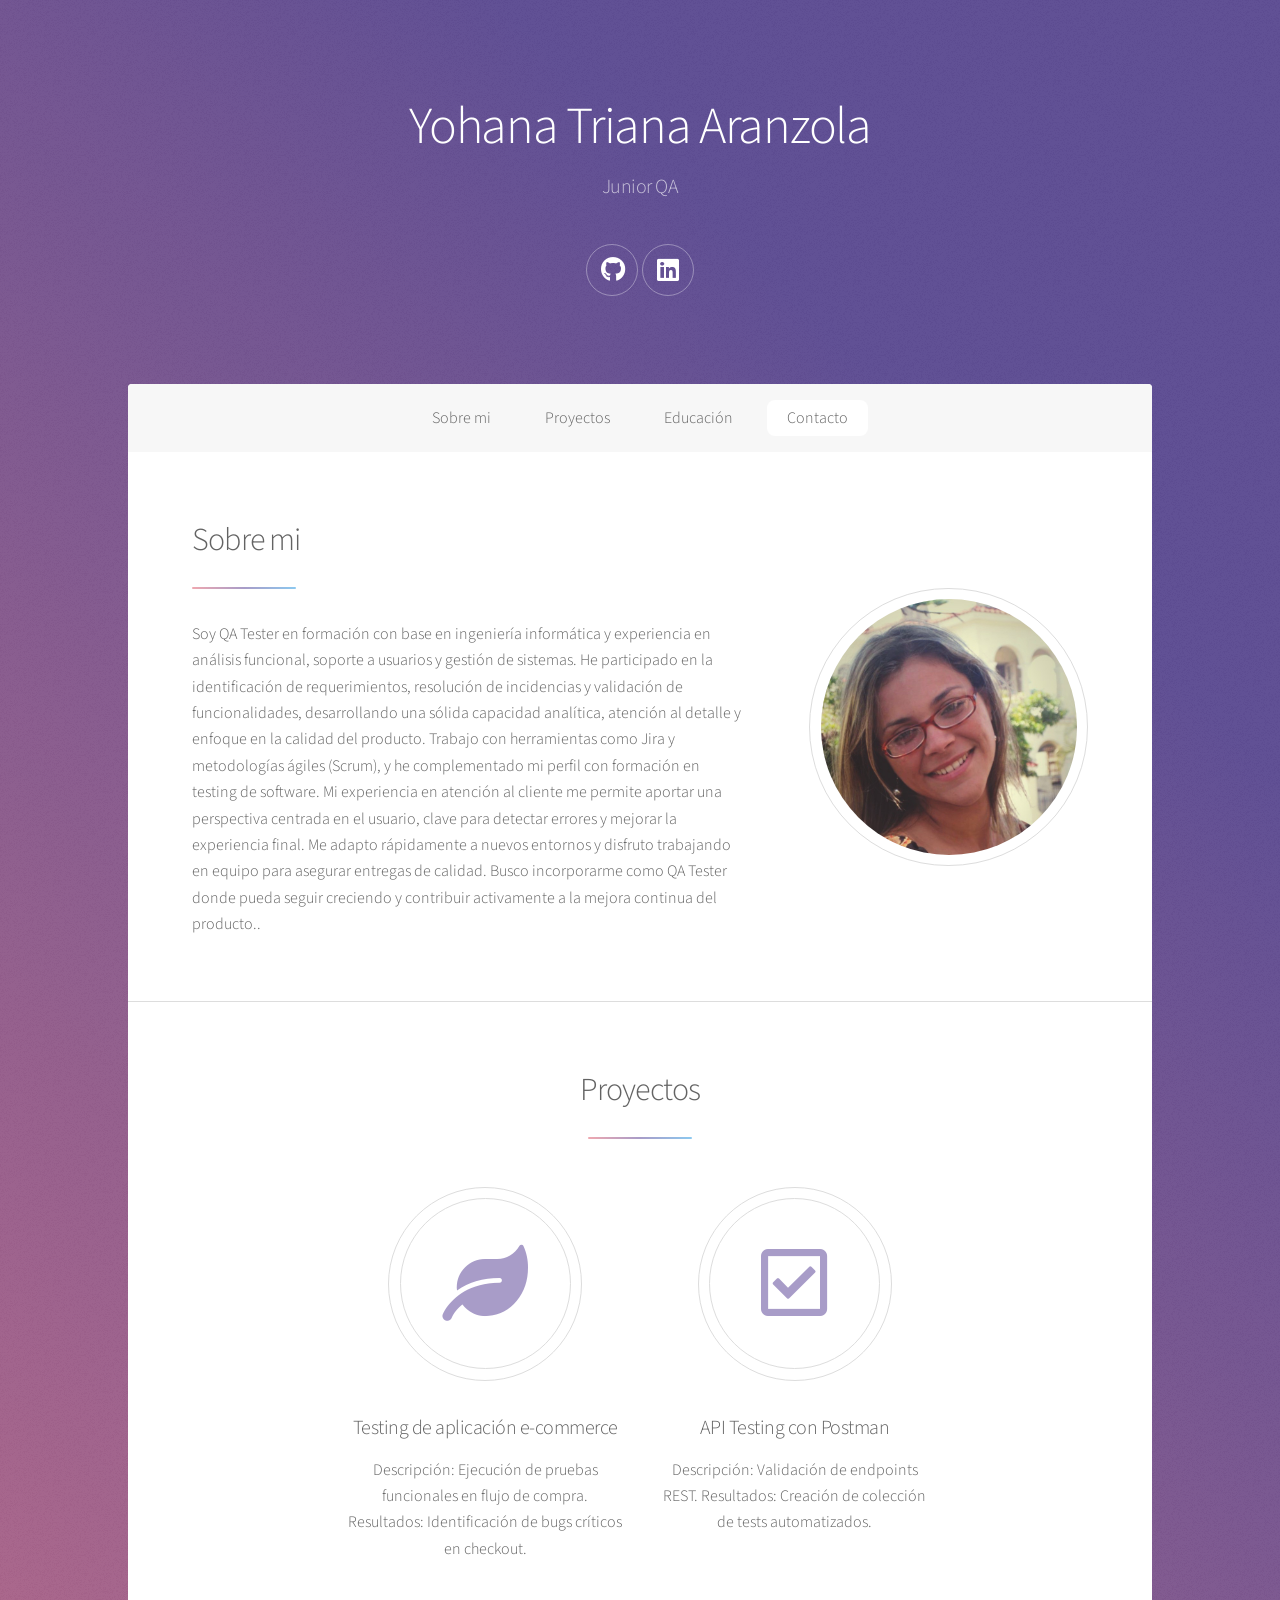
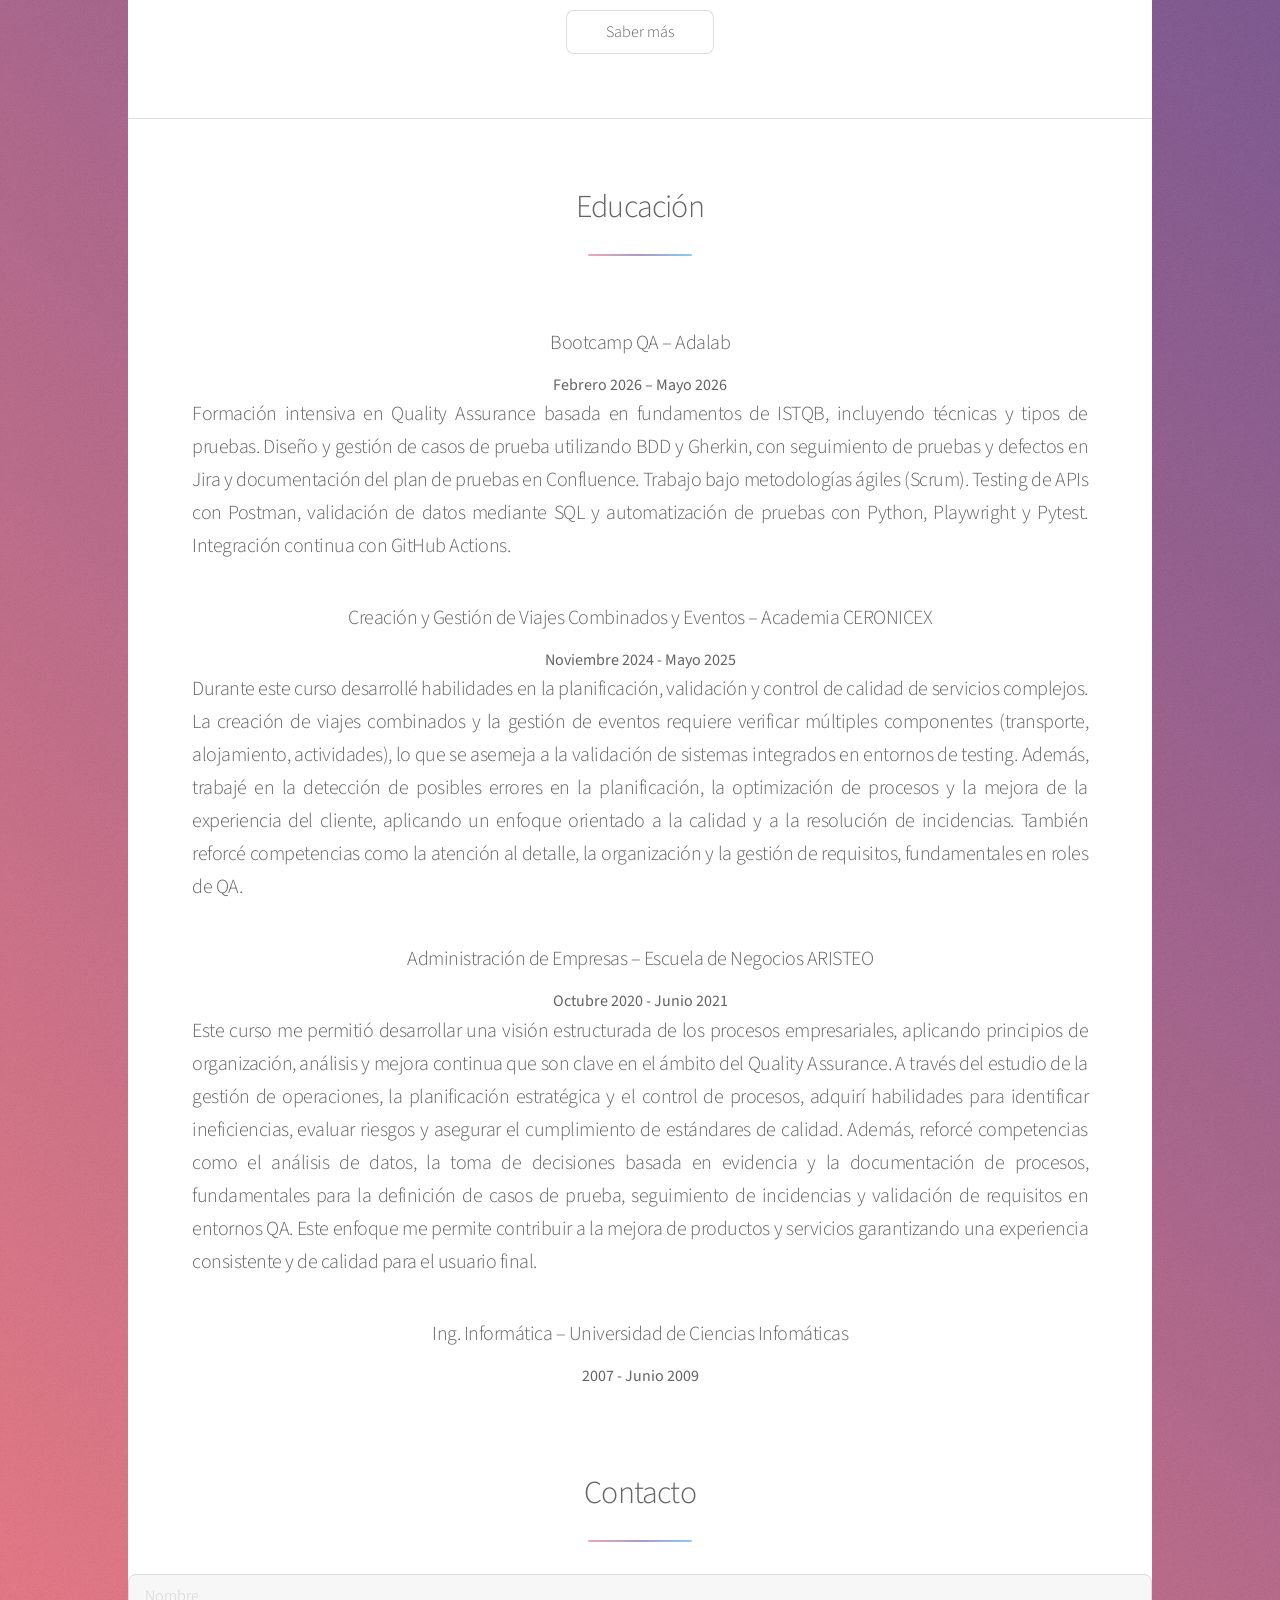
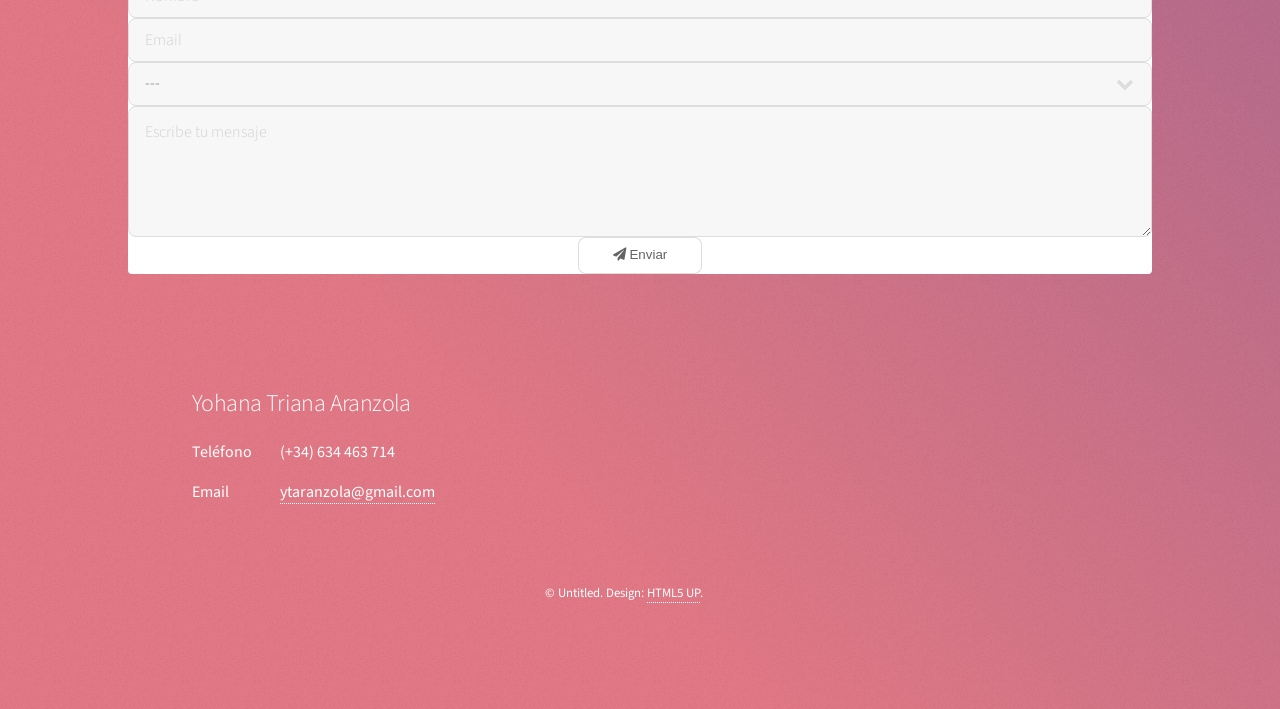
==== commit 6f4e3271: "Quitar boton de Educación" ====
--- a/index.html
+++ b/index.html
@@ -165,11 +165,13 @@
 									</p>
 									<h3>Ing. Informática – Universidad de Ciencias Infomáticas</h3><strong> 2007 - Junio 2009
 								</p>
+                <!--
 								<footer class="major">
 									<ul class="actions special">
 										<li><a href="generic.html" class="button">Saber más</a></li>
 									</ul>
 								</footer>
+                -->
 							
 								
 							</section>
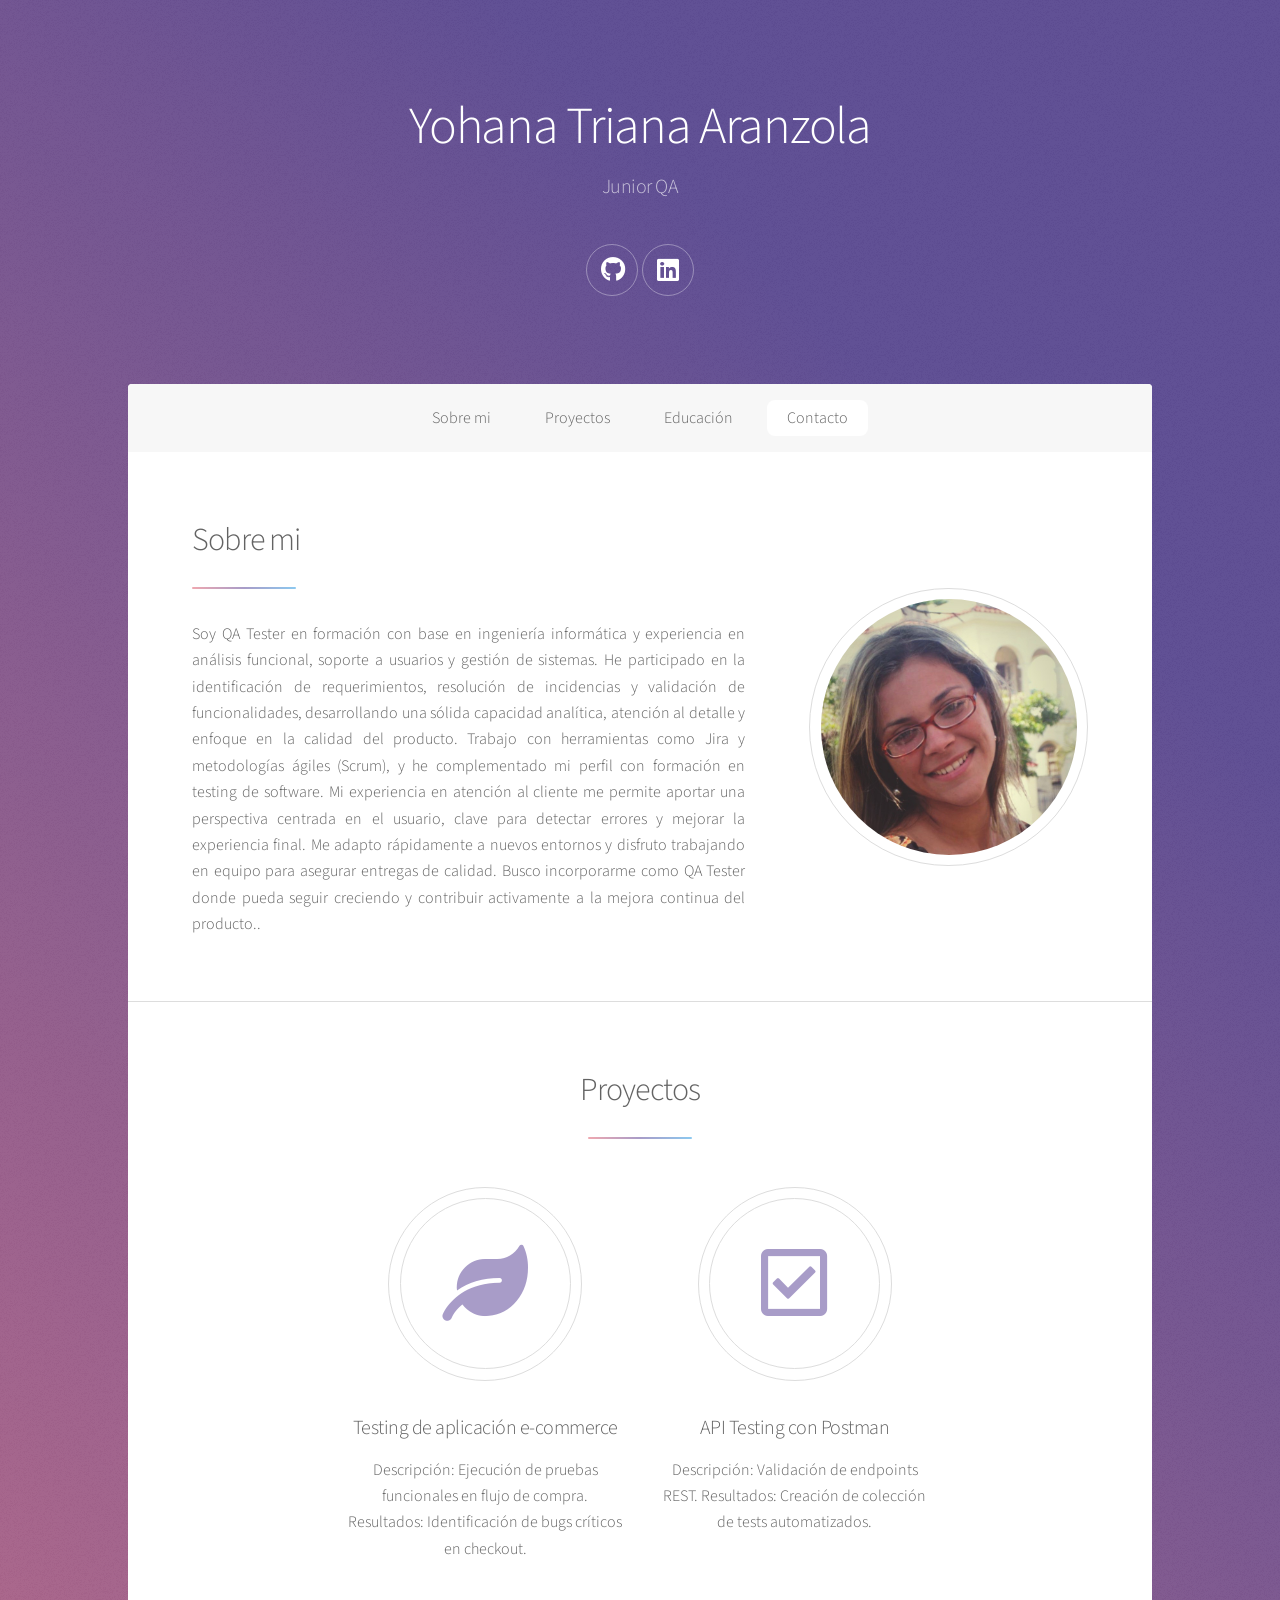
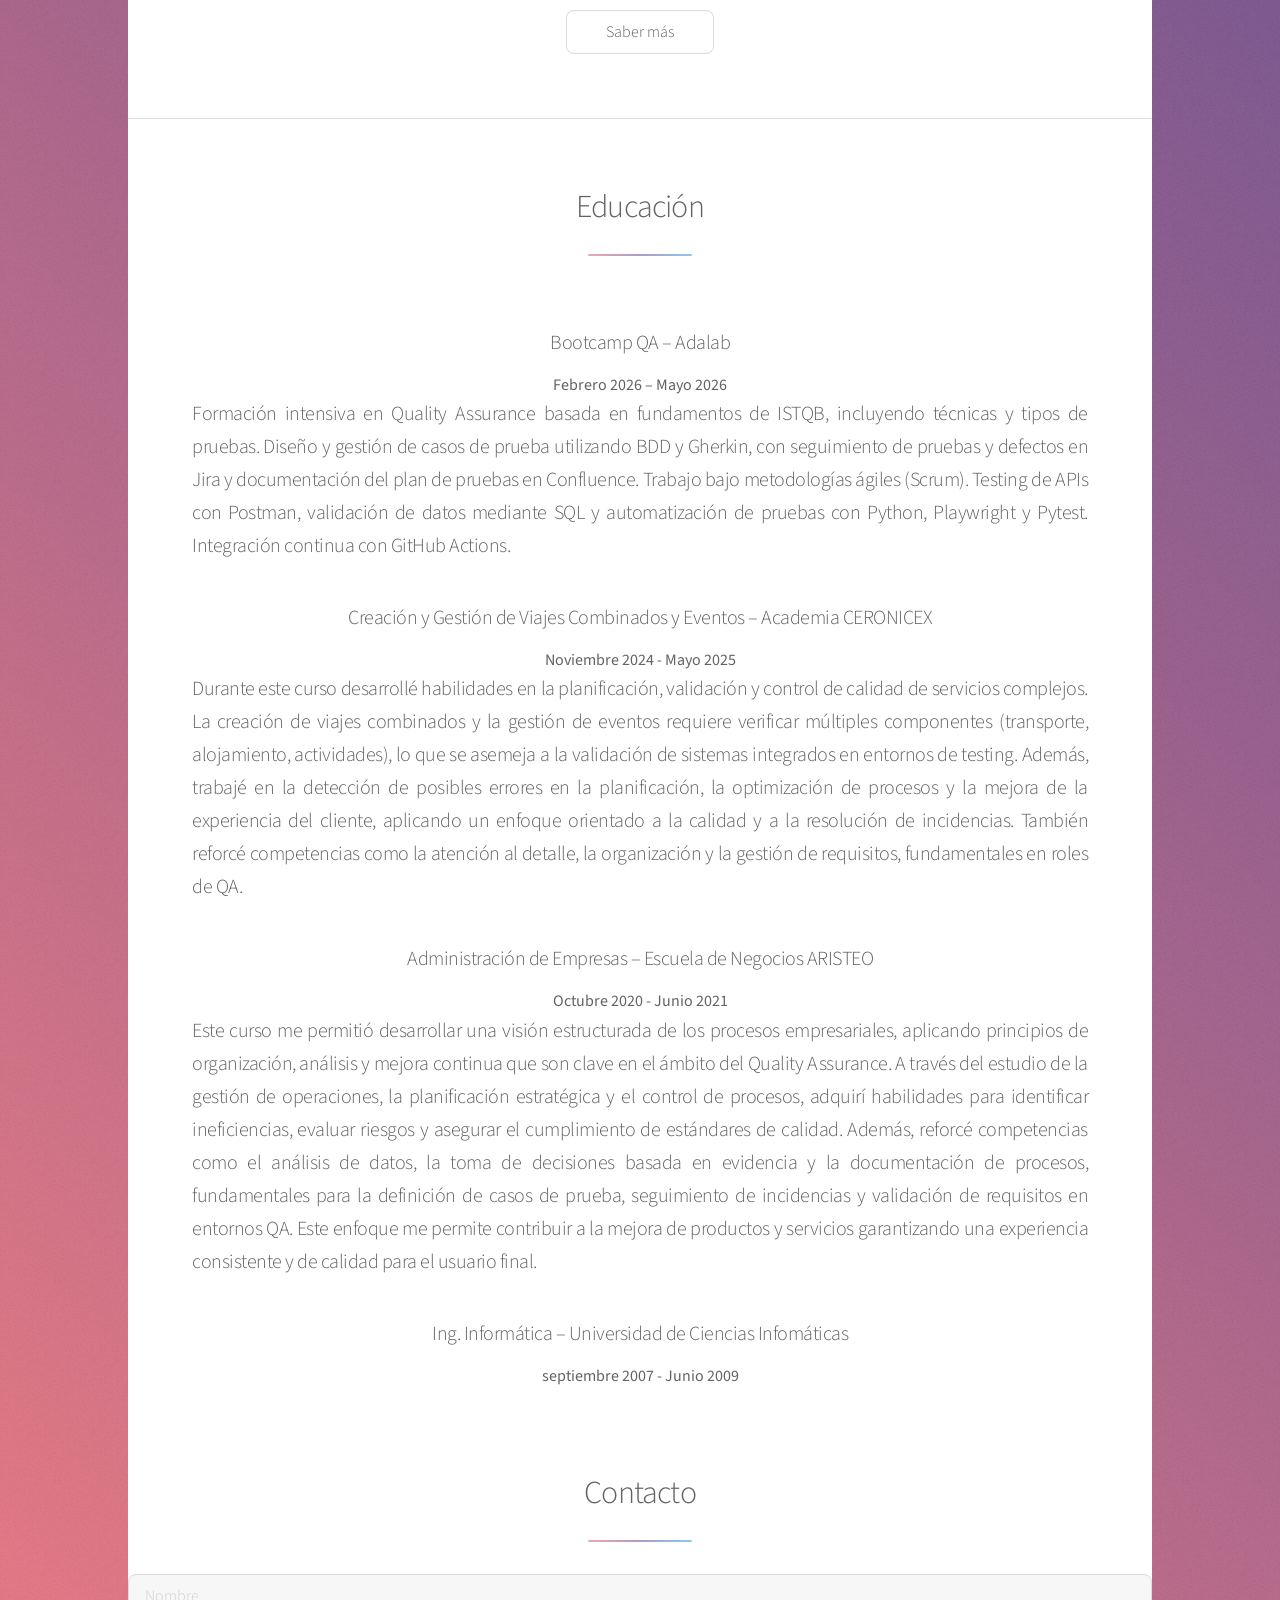
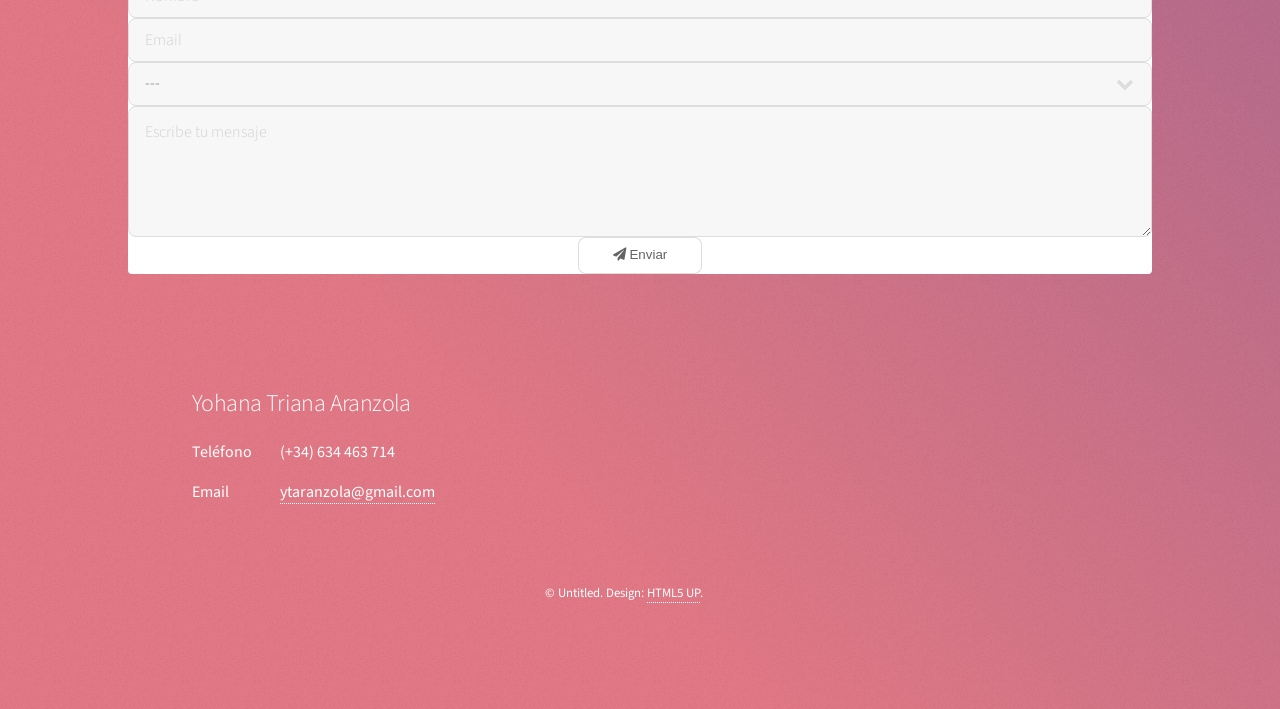
==== commit 3fc41d1c: "Justify texto sobre mi/ agregar septiembre en Ing Inf" ====
--- a/index.html
+++ b/index.html
@@ -50,7 +50,7 @@
 										<header class="major">
 											<h2>Sobre mi</h2>
 										</header>
-										<p>Soy QA Tester en formación con base en ingeniería informática y experiencia en análisis funcional, soporte a usuarios
+										<p style="text-align: justify;">Soy QA Tester en formación con base en ingeniería informática y experiencia en análisis funcional, soporte a usuarios
 											y gestión de sistemas. He participado en la identificación de requerimientos, resolución de incidencias y validación
 											de funcionalidades, desarrollando una sólida capacidad analítica, atención al detalle y enfoque en la calidad del
 											producto. Trabajo con herramientas como Jira y metodologías ágiles (Scrum), y he complementado mi perfil con
@@ -163,7 +163,7 @@
 										entornos QA. Este enfoque me permite contribuir a la mejora de productos y servicios garantizando una experiencia
 										consistente y de calidad para el usuario final.
 									</p>
-									<h3>Ing. Informática – Universidad de Ciencias Infomáticas</h3><strong> 2007 - Junio 2009
+									<h3>Ing. Informática – Universidad de Ciencias Infomáticas</h3><strong> septiembre 2007 - Junio 2009
 								</p>
                 <!--
 								<footer class="major">
